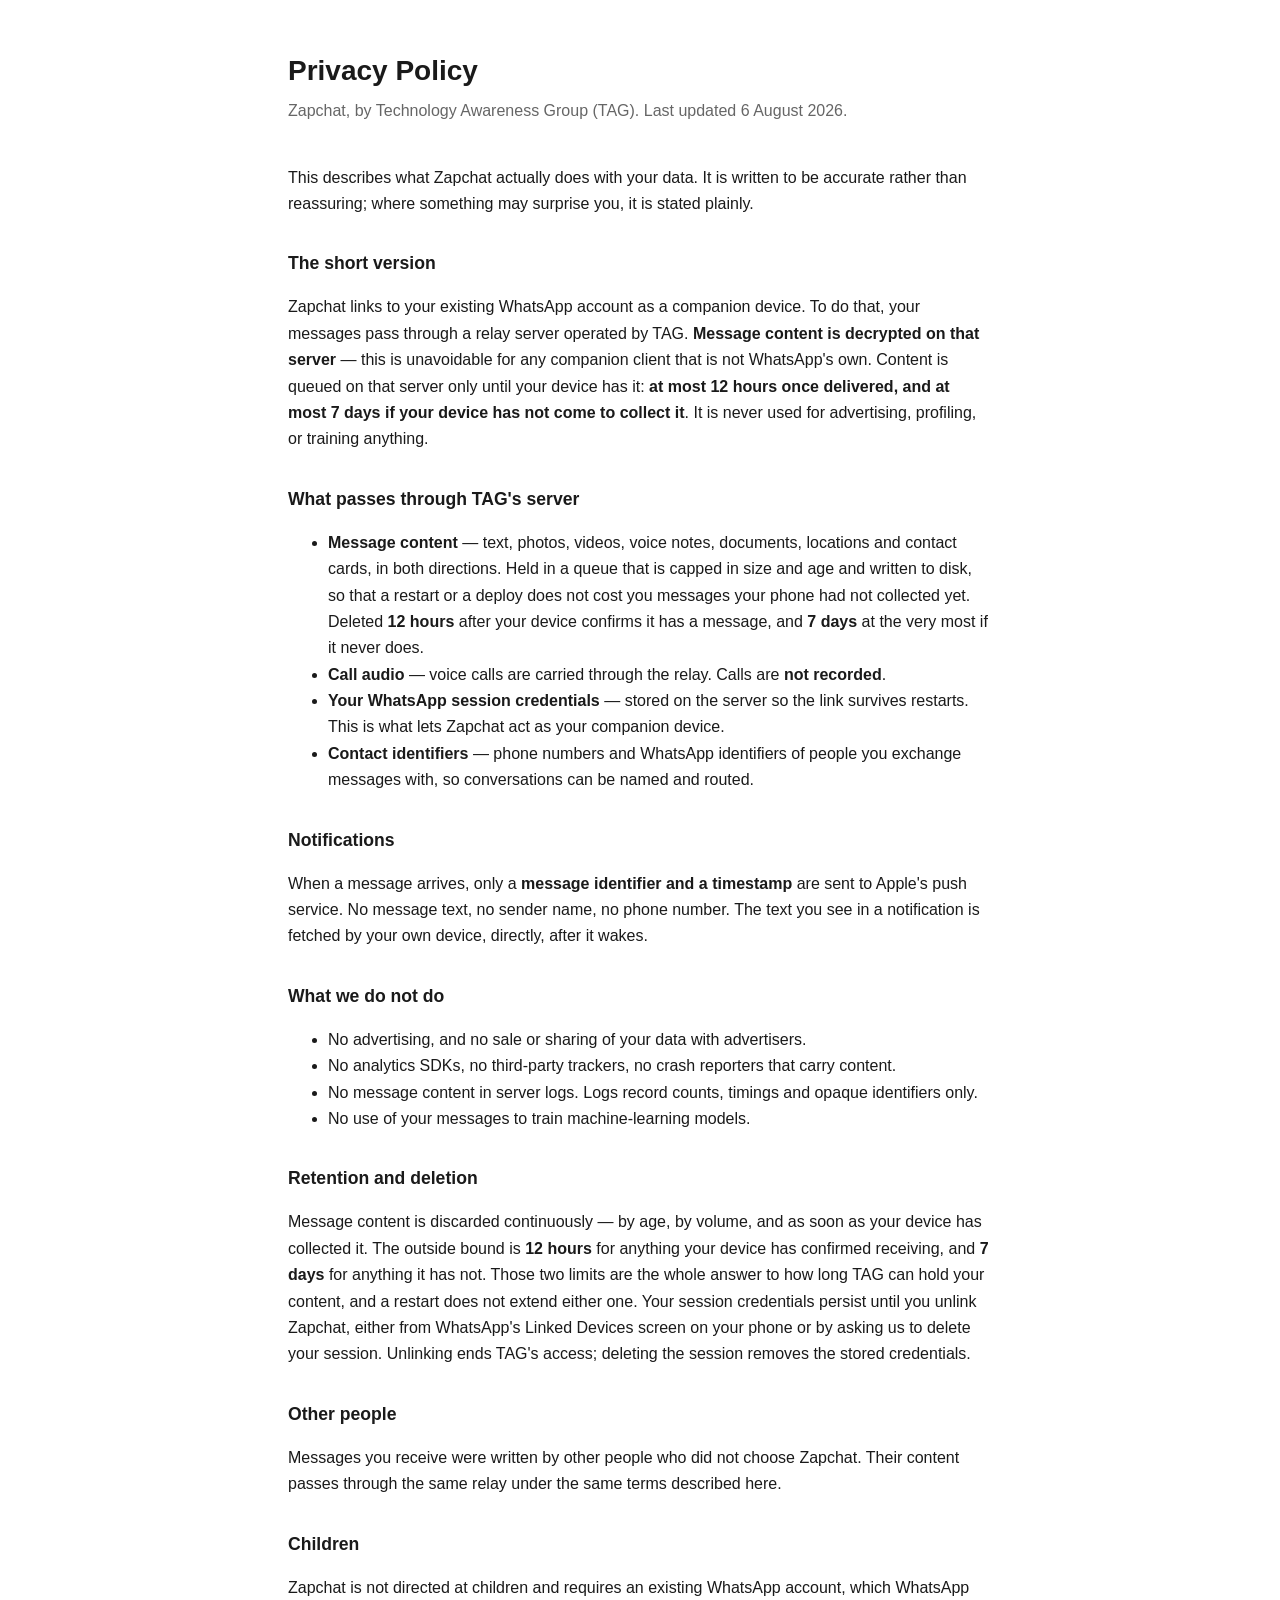
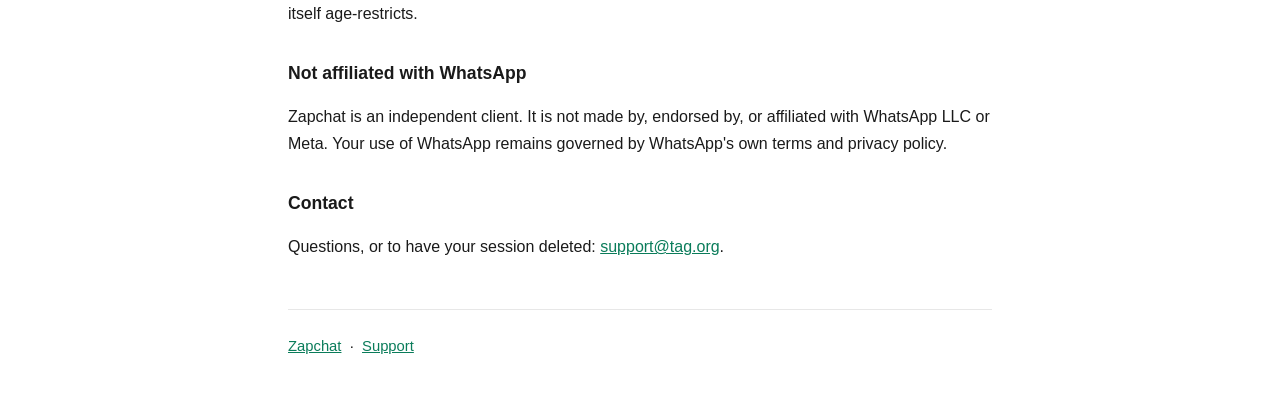
==== privacy.html @ 98f9ec53 "Say how long the relay actually keeps a message This page promised something the service stopped doi" ====
<!doctype html>
<html lang="en"><head>
<meta charset="utf-8"><meta name="viewport" content="width=device-width,initial-scale=1">
<title>Zapchat — Privacy</title>
<style>
:root{color-scheme:light dark}
body{font:16px/1.65 -apple-system,BlinkMacSystemFont,"Segoe UI",Roboto,sans-serif;
max-width:44rem;margin:0 auto;padding:3rem 1.25rem;color:#1a1a1a;background:#fff}
@media(prefers-color-scheme:dark){body{color:#e8e8e8;background:#111}a{color:#4ea}}
h1{font-size:1.75rem;margin:0 0 .25rem}.sub{color:#666;margin:0 0 2.5rem}
h2{font-size:1.1rem;margin:2rem 0 .5rem}
a{color:#0a7c5a}nav{margin-top:3rem;padding-top:1.5rem;border-top:1px solid #8883;font-size:.925rem}
strong{font-weight:600}
</style></head><body>
<h1>Privacy Policy</h1>
<p class="sub">Zapchat, by Technology Awareness Group (TAG). Last updated 6 August 2026.</p>

<p>This describes what Zapchat actually does with your data. It is written to be
accurate rather than reassuring; where something may surprise you, it is stated
plainly.</p>

<h2>The short version</h2>
<p>Zapchat links to your existing WhatsApp account as a companion device. To do that,
your messages pass through a relay server operated by TAG. <strong>Message content is
decrypted on that server</strong> — this is unavoidable for any companion client that
is not WhatsApp's own. Content is queued on that server only until your device has it:
<strong>at most 12 hours once delivered, and at most 7 days if your device has not
come to collect it</strong>. It is never used for advertising, profiling, or training
anything.</p>

<h2>What passes through TAG's server</h2>
<ul>
<li><strong>Message content</strong> — text, photos, videos, voice notes, documents,
locations and contact cards, in both directions. Held in a queue that is capped in
size and age and written to disk, so that a restart or a deploy does not cost you
messages your phone had not collected yet. Deleted <strong>12 hours</strong> after
your device confirms it has a message, and <strong>7 days</strong> at the very most
if it never does.</li>
<li><strong>Call audio</strong> — voice calls are carried through the relay. Calls are
<strong>not recorded</strong>.</li>
<li><strong>Your WhatsApp session credentials</strong> — stored on the server so the
link survives restarts. This is what lets Zapchat act as your companion device.</li>
<li><strong>Contact identifiers</strong> — phone numbers and WhatsApp identifiers of
people you exchange messages with, so conversations can be named and routed.</li>
</ul>

<h2>Notifications</h2>
<p>When a message arrives, only a <strong>message identifier and a timestamp</strong>
are sent to Apple's push service. No message text, no sender name, no phone number.
The text you see in a notification is fetched by your own device, directly, after it
wakes.</p>

<h2>What we do not do</h2>
<ul>
<li>No advertising, and no sale or sharing of your data with advertisers.</li>
<li>No analytics SDKs, no third-party trackers, no crash reporters that carry content.</li>
<li>No message content in server logs. Logs record counts, timings and opaque
identifiers only.</li>
<li>No use of your messages to train machine-learning models.</li>
</ul>

<h2>Retention and deletion</h2>
<p>Message content is discarded continuously — by age, by volume, and as soon as your
device has collected it. The outside bound is <strong>12 hours</strong> for anything
your device has confirmed receiving, and <strong>7 days</strong> for anything it has
not. Those two limits are the whole answer to how long TAG can hold your content, and
a restart does not extend either one. Your session credentials persist until you unlink
Zapchat, either from WhatsApp's Linked Devices screen on your phone or by asking us to
delete your session. Unlinking ends TAG's access; deleting the session removes the
stored credentials.</p>

<h2>Other people</h2>
<p>Messages you receive were written by other people who did not choose Zapchat. Their
content passes through the same relay under the same terms described here.</p>

<h2>Children</h2>
<p>Zapchat is not directed at children and requires an existing WhatsApp account, which
WhatsApp itself age-restricts.</p>

<h2>Not affiliated with WhatsApp</h2>
<p>Zapchat is an independent client. It is not made by, endorsed by, or affiliated with
WhatsApp LLC or Meta. Your use of WhatsApp remains governed by WhatsApp's own terms and
privacy policy.</p>

<h2>Contact</h2>
<p>Questions, or to have your session deleted:
<a href="mailto:support@tag.org">support@tag.org</a>.</p>

<nav><a href="index.html">Zapchat</a> &nbsp;·&nbsp; <a href="support.html">Support</a></nav>
</body></html>
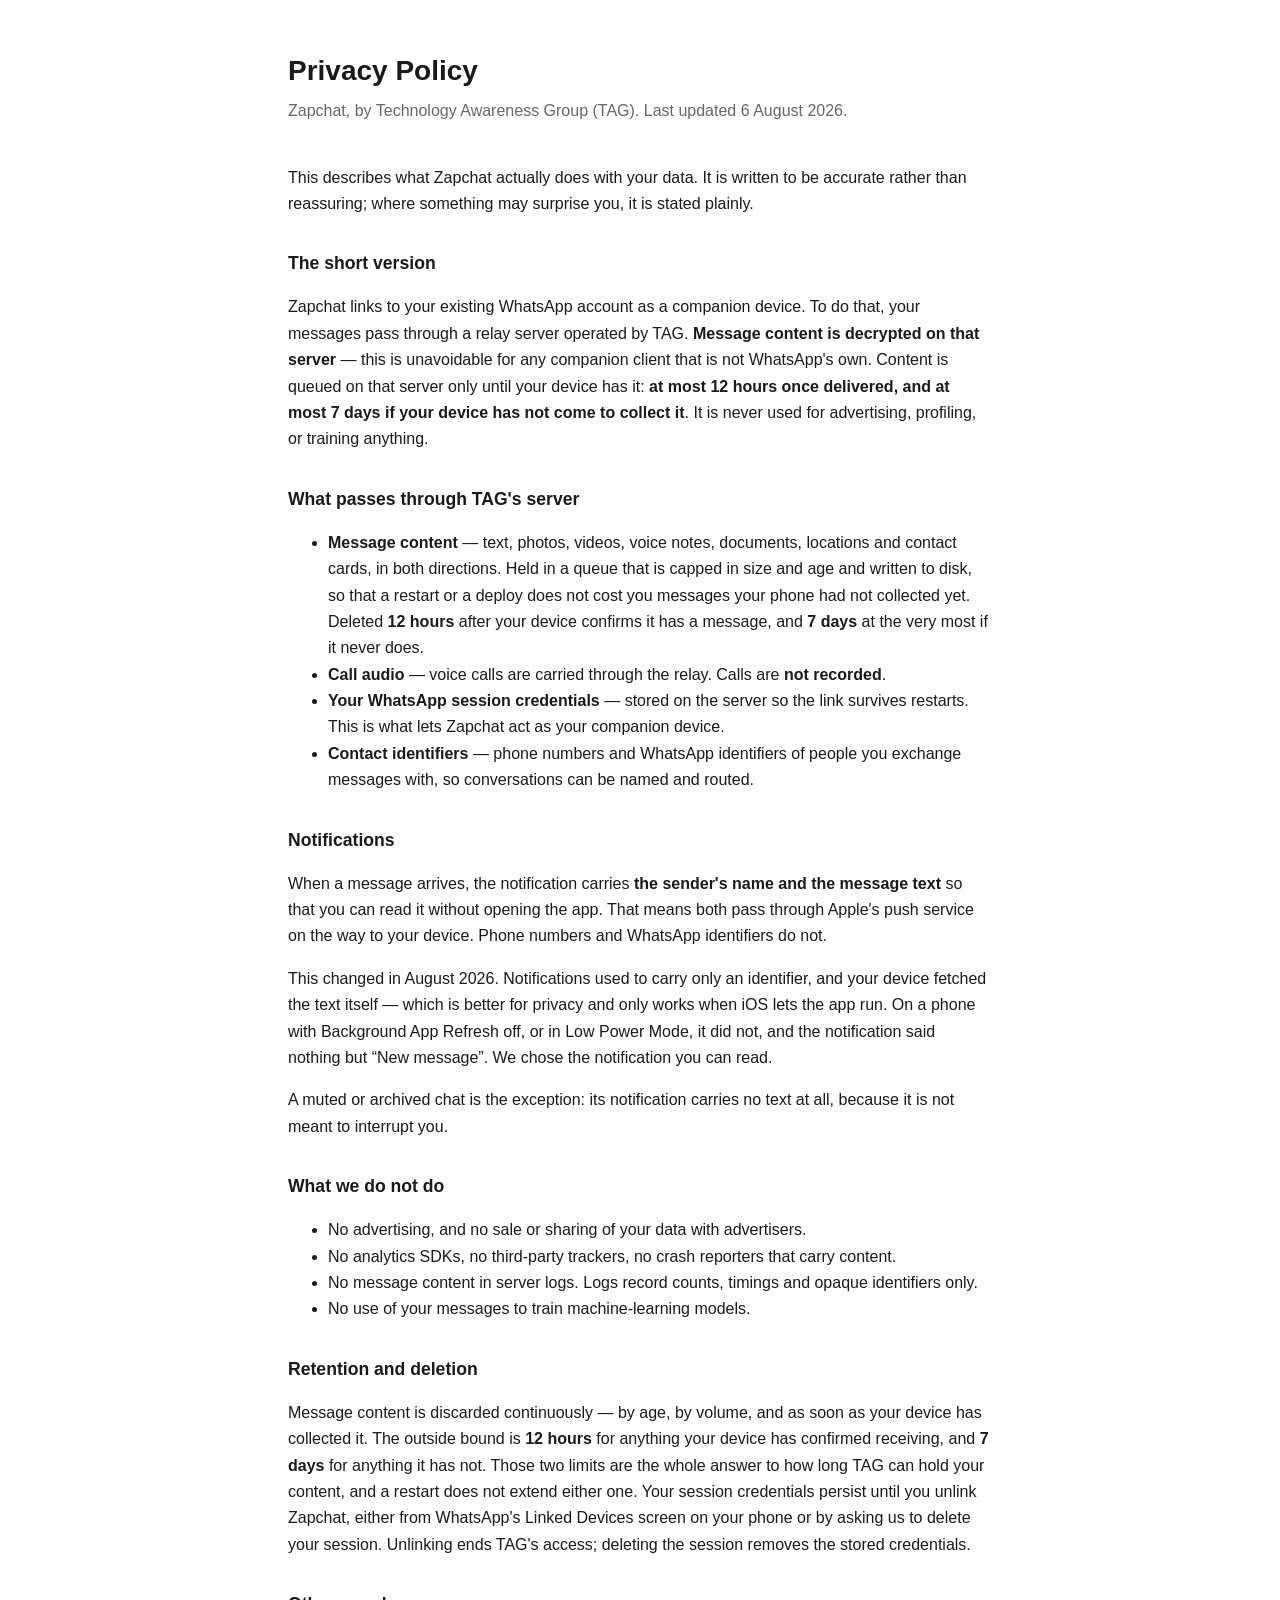
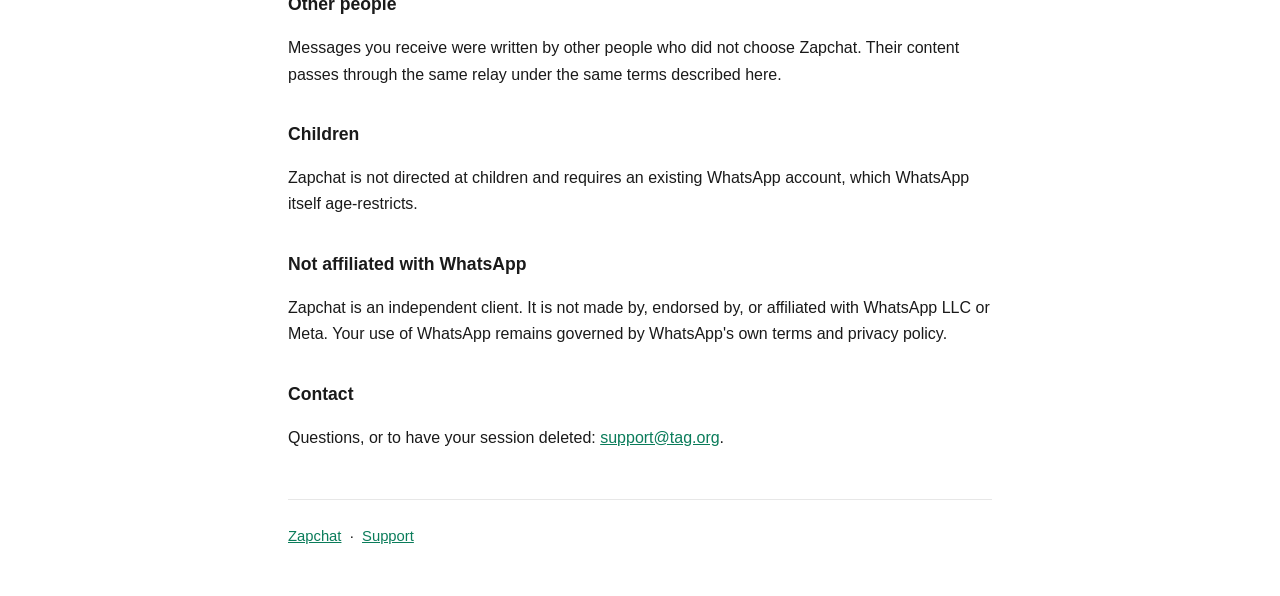
==== commit 7d70760f: "Say that notifications carry the message now They used to carry only an identifier, with the device " ====
--- a/privacy.html
+++ b/privacy.html
@@ -45,10 +45,17 @@
 </ul>
 
 <h2>Notifications</h2>
-<p>When a message arrives, only a <strong>message identifier and a timestamp</strong>
-are sent to Apple's push service. No message text, no sender name, no phone number.
-The text you see in a notification is fetched by your own device, directly, after it
-wakes.</p>
+<p>When a message arrives, the notification carries <strong>the sender's name and the
+message text</strong> so that you can read it without opening the app. That means both
+pass through Apple's push service on the way to your device. Phone numbers and
+WhatsApp identifiers do not.</p>
+<p>This changed in August 2026. Notifications used to carry only an identifier, and
+your device fetched the text itself — which is better for privacy and only works when
+iOS lets the app run. On a phone with Background App Refresh off, or in Low Power
+Mode, it did not, and the notification said nothing but &ldquo;New message&rdquo;. We
+chose the notification you can read.</p>
+<p>A muted or archived chat is the exception: its notification carries no text at all,
+because it is not meant to interrupt you.</p>
 
 <h2>What we do not do</h2>
 <ul>
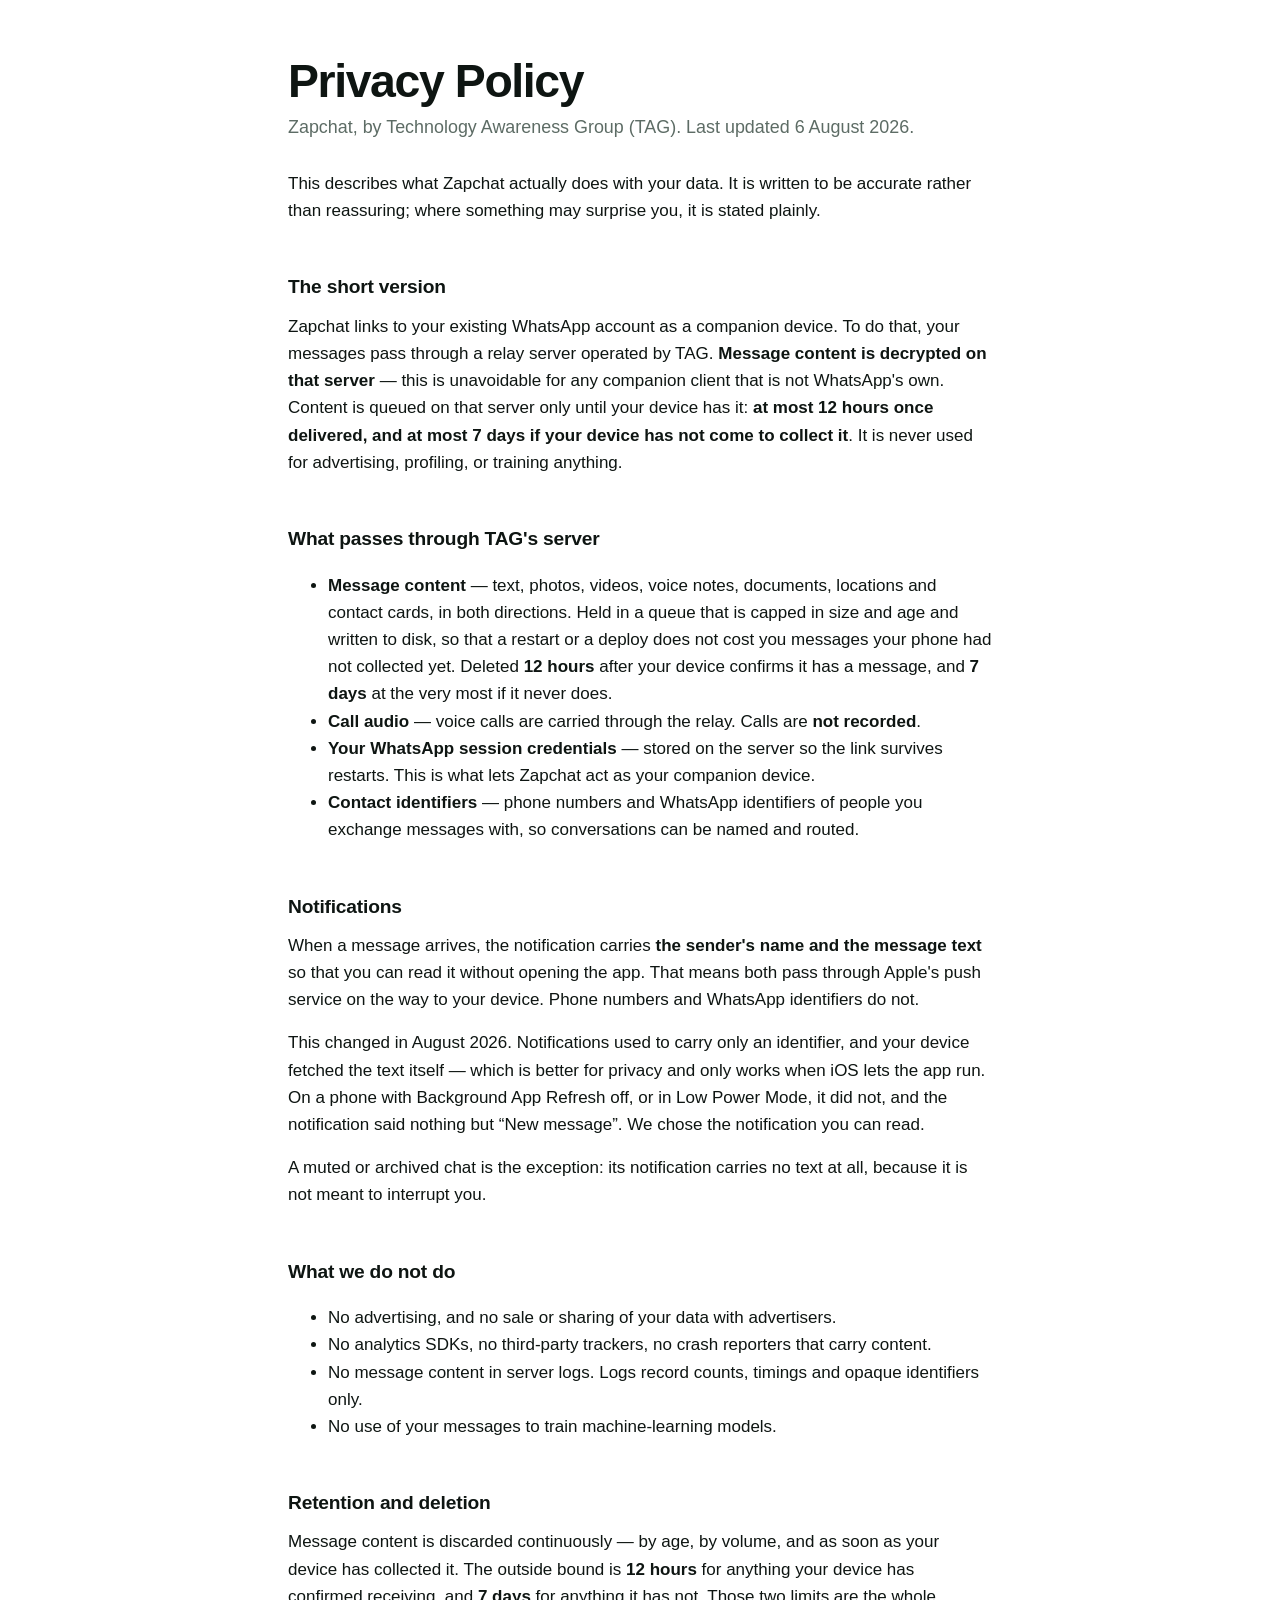
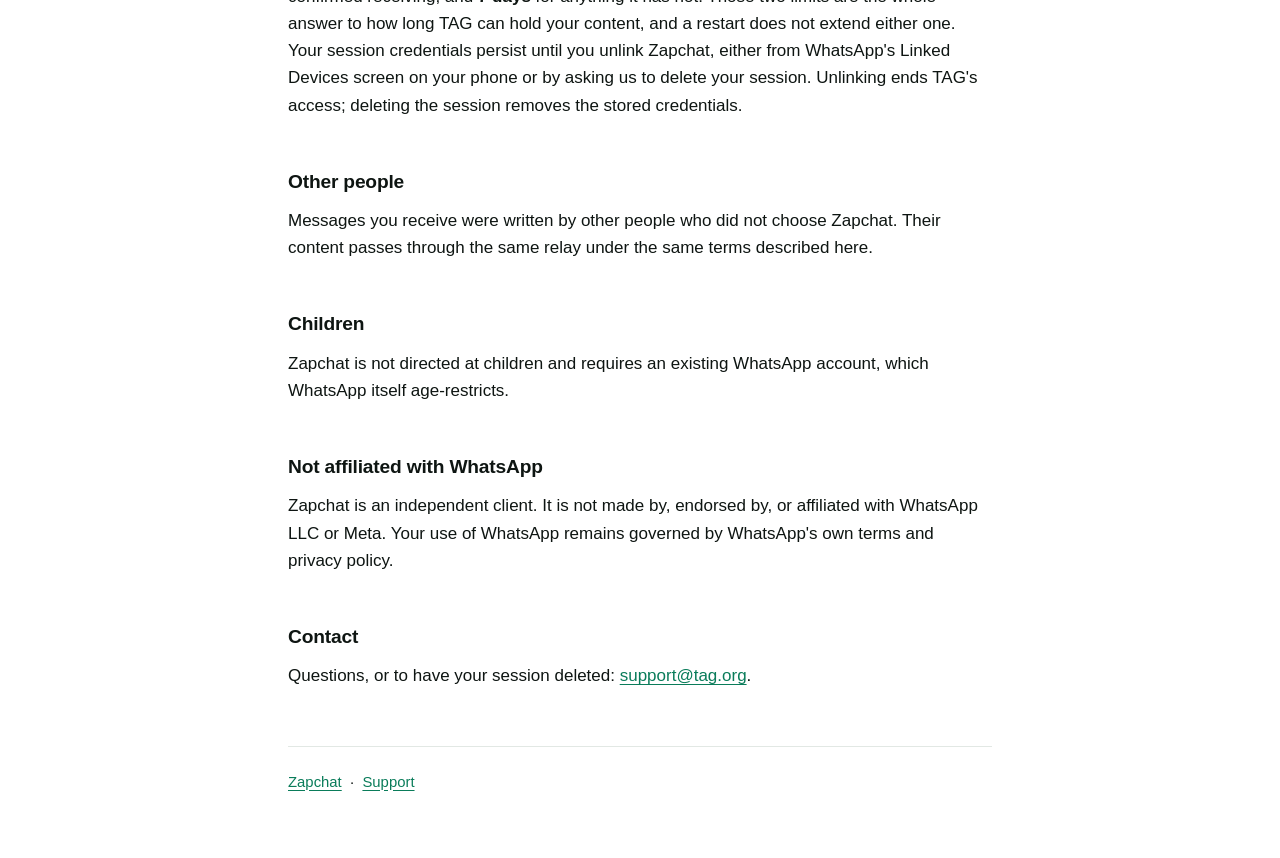
==== commit 07d7dd97: "Rebuild the landing page: logo, screenshots, steps and a FAQ The page was four paragraphs of prose a" ====
--- a/privacy.html
+++ b/privacy.html
@@ -2,16 +2,13 @@
 <html lang="en"><head>
 <meta charset="utf-8"><meta name="viewport" content="width=device-width,initial-scale=1">
 <title>Zapchat — Privacy</title>
-<style>
-:root{color-scheme:light dark}
-body{font:16px/1.65 -apple-system,BlinkMacSystemFont,"Segoe UI",Roboto,sans-serif;
-max-width:44rem;margin:0 auto;padding:3rem 1.25rem;color:#1a1a1a;background:#fff}
-@media(prefers-color-scheme:dark){body{color:#e8e8e8;background:#111}a{color:#4ea}}
-h1{font-size:1.75rem;margin:0 0 .25rem}.sub{color:#666;margin:0 0 2.5rem}
-h2{font-size:1.1rem;margin:2rem 0 .5rem}
-a{color:#0a7c5a}nav{margin-top:3rem;padding-top:1.5rem;border-top:1px solid #8883;font-size:.925rem}
-strong{font-weight:600}
-</style></head><body>
+<link rel="icon" href="/favicon.ico" sizes="32x32">
+<link rel="icon" href="/favicon.svg" type="image/svg+xml">
+<link rel="apple-touch-icon" href="/apple-touch-icon.png">
+<meta name="theme-color" content="#25d366">
+<link rel="stylesheet" href="/assets/site.css">
+</head><body>
+<div class="wrap">
 <h1>Privacy Policy</h1>
 <p class="sub">Zapchat, by Technology Awareness Group (TAG). Last updated 6 August 2026.</p>
 
@@ -94,4 +91,5 @@
 <a href="mailto:support@tag.org">support@tag.org</a>.</p>
 
 <nav><a href="index.html">Zapchat</a> &nbsp;·&nbsp; <a href="support.html">Support</a></nav>
+</div>
 </body></html>
--- a/assets/site.css
+++ b/assets/site.css
@@ -0,0 +1,139 @@
+/* Zapchat. The palette is the app's own: the green is the exact fill from the
+   app icon (#25D366) and the dark ground is the icon's dark specialization
+   (#111B21). Nothing here is invented — a product site that does not look like
+   the product it sells is a second registry of the brand. */
+
+:root {
+  color-scheme: light dark;
+
+  --green: #25d366;
+  --link: #0a7c5a;          /* the green, darkened until it passes on white */
+  --ground: #ffffff;
+  --surface: #f4f7f5;       /* neutral, biased a few degrees toward the green */
+  --line: #e2e8e4;
+  --ink: #0e1512;
+  --muted: #5d6c65;
+  --shadow: 0 1px 2px rgba(14,21,18,.05), 0 8px 24px rgba(14,21,18,.06);
+}
+
+/* Only the tokens change. Every rule below reads them, so a colour is never
+   defined solely inside a media query — that is how a page ends up rendering
+   one theme's text on the other theme's ground. */
+@media (prefers-color-scheme: dark) {
+  :root:not([data-theme="light"]) {
+    --link: #4ee39a;
+    --ground: #111b21;
+    --surface: #1a262d;
+    --line: #26343c;
+    --ink: #e9edeb;
+    --muted: #93a5ad;
+    --shadow: 0 1px 2px rgba(0,0,0,.3), 0 8px 24px rgba(0,0,0,.35);
+  }
+}
+:root[data-theme="dark"] {
+  --link: #4ee39a;
+  --ground: #111b21;
+  --surface: #1a262d;
+  --line: #26343c;
+  --ink: #e9edeb;
+  --muted: #93a5ad;
+  --shadow: 0 1px 2px rgba(0,0,0,.3), 0 8px 24px rgba(0,0,0,.35);
+}
+
+* { box-sizing: border-box; }
+
+body {
+  margin: 0;
+  padding: 3.5rem 1.25rem 4rem;
+  font: 17px/1.6 -apple-system, BlinkMacSystemFont, "Segoe UI", Roboto, sans-serif;
+  color: var(--ink);
+  background: var(--ground);
+  -webkit-font-smoothing: antialiased;
+}
+
+/* One column for prose. The screenshot rail below breaks out of it on purpose. */
+.wrap { max-width: 44rem; margin: 0 auto; }
+
+h1 { font-size: clamp(2.1rem, 7vw, 2.9rem); line-height: 1.1; letter-spacing: -.03em;
+     margin: 0 0 .4rem; text-wrap: balance; }
+h2 { font-size: 1.2rem; letter-spacing: -.01em; margin: 3rem 0 .6rem; text-wrap: balance; }
+h3 { font-size: 1rem; margin: 1.75rem 0 .35rem; }
+p  { margin: 0 0 1rem; }
+.sub { color: var(--muted); font-size: 1.12rem; margin: 0 0 1.75rem; text-wrap: balance; }
+.lede { font-size: 1.06rem; }
+a { color: var(--link); text-underline-offset: .18em; }
+a:focus-visible, summary:focus-visible { outline: 2px solid var(--green); outline-offset: 3px; border-radius: 4px; }
+strong { font-weight: 600; }
+
+/* Header */
+.mark { width: 76px; height: 76px; border-radius: 22%; display: block; margin: 0 0 1.1rem; }
+
+/* Screenshots. Full-bleed and scrollable so a phone never has to shrink four
+   portrait screens into a row it cannot read. */
+.shots {
+  display: flex; gap: 1rem; overflow-x: auto;
+  /* Full-bleed so a narrow screen can scroll the row edge to edge, but
+     centred whenever the four fit — "safe" so centring never pushes the first
+     one out of reach on the left, which is what plain centre does. */
+  margin: 2rem calc(50% - 50vw) 0;
+  padding: .5rem 1.25rem 1.25rem;
+  justify-content: safe center;
+  scroll-snap-type: x mandatory; -webkit-overflow-scrolling: touch;
+  scrollbar-width: thin;
+}
+.shots figure { margin: 0; flex: 0 0 auto; width: 216px; scroll-snap-align: center; }
+.shots img {
+  width: 100%; height: auto; display: block; border-radius: 22px;
+  border: 1px solid var(--line); box-shadow: var(--shadow); background: var(--surface);
+}
+.shots figcaption { color: var(--muted); font-size: .85rem; margin-top: .6rem; text-align: center; }
+
+/* An aside under a block, not a section subtitle. */
+.note { color: var(--muted); font-size: .95rem; margin: .25rem 0 0; }
+
+/* Steps. Numbered because this IS a sequence — do them out of order and the
+   code has expired before you reach WhatsApp. */
+ol.steps { margin: 0; padding: 0; list-style: none; counter-reset: step; }
+ol.steps li {
+  counter-increment: step; position: relative; padding: 0 0 1.1rem 2.6rem;
+}
+ol.steps li::before {
+  content: counter(step); position: absolute; left: 0; top: .05rem;
+  width: 1.7rem; height: 1.7rem; border-radius: 50%;
+  background: var(--green); color: #062b16;
+  font-size: .85rem; font-weight: 700; display: grid; place-items: center;
+}
+ol.steps b { font-weight: 600; }
+
+/* Two short lists side by side where there is room. */
+.pair { display: grid; gap: 1.25rem 2.5rem; grid-template-columns: 1fr; }
+@media (min-width: 34rem) { .pair { grid-template-columns: 1fr 1fr; } }
+.pair h3 { margin-top: 0; }
+.pair p { color: var(--muted); margin: 0; }
+
+/* FAQ */
+details {
+  border-top: 1px solid var(--line); padding: .9rem 0;
+}
+details:last-of-type { border-bottom: 1px solid var(--line); }
+summary {
+  cursor: pointer; font-weight: 600; list-style: none; display: flex;
+  justify-content: space-between; align-items: center; gap: 1rem;
+}
+summary::-webkit-details-marker { display: none; }
+summary::after {
+  content: "+"; color: var(--muted); font-weight: 400; font-size: 1.3rem; line-height: 1;
+}
+details[open] summary::after { content: "\2212"; }
+details p { margin: .7rem 0 .2rem; color: var(--muted); }
+details p:last-child { margin-bottom: 0; }
+
+/* Footer */
+nav { margin-top: 3.5rem; padding-top: 1.5rem; border-top: 1px solid var(--line);
+      font-size: .93rem; }
+.fine { font-size: .82rem; color: var(--muted); margin-top: 1.5rem; }
+.fine a { color: inherit; }
+
+@media (prefers-reduced-motion: reduce) {
+  * { animation: none !important; transition: none !important; scroll-behavior: auto !important; }
+}
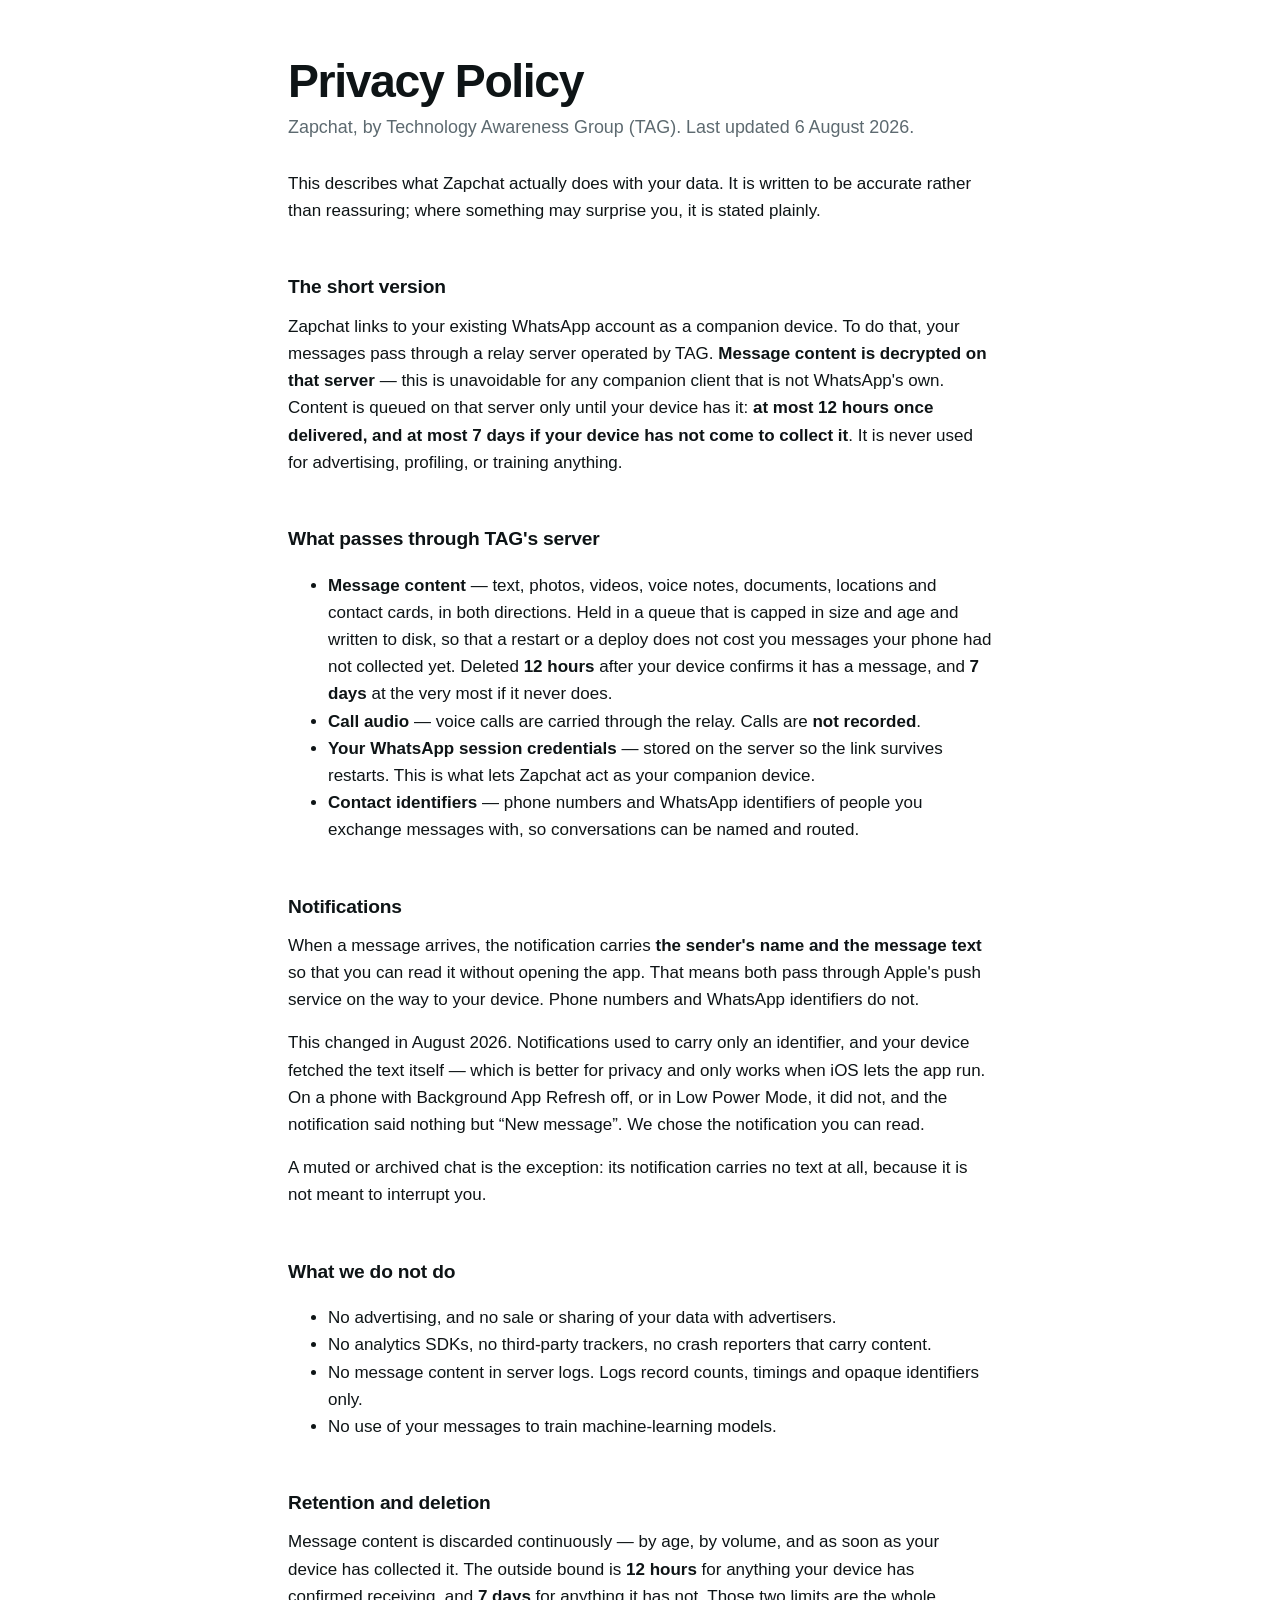
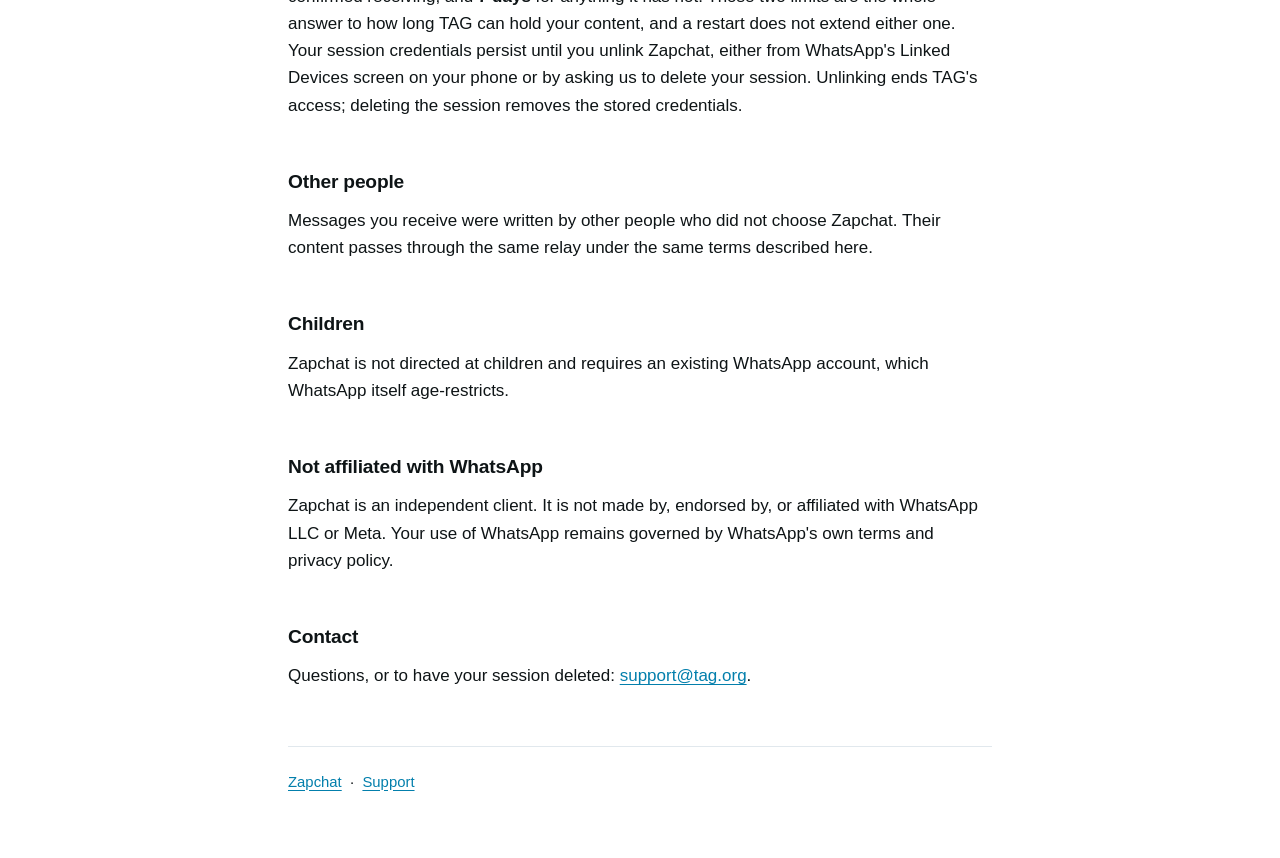
==== commit 40929a2b: "Dress the site in TAG's colours instead of WhatsApp's The stylesheet said the palette was the app's " ====
--- a/privacy.html
+++ b/privacy.html
@@ -5,7 +5,7 @@
 <link rel="icon" href="/favicon.ico" sizes="32x32">
 <link rel="icon" href="/favicon.svg" type="image/svg+xml">
 <link rel="apple-touch-icon" href="/apple-touch-icon.png">
-<meta name="theme-color" content="#25d366">
+<meta name="theme-color" content="#04a5e0">
 <link rel="stylesheet" href="/assets/site.css">
 </head><body>
 <div class="wrap">
--- a/assets/site.css
+++ b/assets/site.css
@@ -1,19 +1,27 @@
-/* Zapchat. The palette is the app's own: the green is the exact fill from the
-   app icon (#25D366) and the dark ground is the icon's dark specialization
-   (#111B21). Nothing here is invented — a product site that does not look like
-   the product it sells is a second registry of the brand. */
+/* Zapchat. The palette is the app's own — a product site that does not look
+   like the product it sells is a second registry of the brand.
+
+   It used to be #25D366 on a #111B21 ground, taken from the app icon. Both of
+   those values are WhatsApp's: the first is their brand green exactly, the
+   second their dark theme. Apple rejected the app under guideline 4.1(b) for
+   it, the icon was rebuilt in TAG's own colours, and the site follows the same
+   move. It is now TAG's blue from tag.org (#04A5E0) over neutral greys taken
+   from the icon's mark (#2E3134).
+
+   Every value below is measured against its own ground rather than picked by
+   eye; the ratios are in the comments. */
 
 :root {
   color-scheme: light dark;
 
-  --green: #25d366;
-  --link: #0a7c5a;          /* the green, darkened until it passes on white */
+  --brand: #04a5e0;         /* TAG's blue, from tag.org */
+  --link: #037fac;          /* the blue, darkened until it passes on white — 4.5:1 */
   --ground: #ffffff;
-  --surface: #f4f7f5;       /* neutral, biased a few degrees toward the green */
-  --line: #e2e8e4;
-  --ink: #0e1512;
-  --muted: #5d6c65;
-  --shadow: 0 1px 2px rgba(14,21,18,.05), 0 8px 24px rgba(14,21,18,.06);
+  --surface: #f3f7fa;       /* neutral, biased a few degrees toward the blue */
+  --line: #e1e8ed;
+  --ink: #0e1416;           /* 18.6:1 on white */
+  --muted: #5d6a70;         /* 5.6:1 on white */
+  --shadow: 0 1px 2px rgba(14,20,22,.05), 0 8px 24px rgba(14,20,22,.06);
 }
 
 /* Only the tokens change. Every rule below reads them, so a colour is never
@@ -21,22 +29,22 @@
    one theme's text on the other theme's ground. */
 @media (prefers-color-scheme: dark) {
   :root:not([data-theme="light"]) {
-    --link: #4ee39a;
-    --ground: #111b21;
-    --surface: #1a262d;
-    --line: #26343c;
-    --ink: #e9edeb;
-    --muted: #93a5ad;
+    --link: #04a7e2;      /* 6.4:1 on the ground below */
+    --ground: #16191c;
+    --surface: #202427;
+    --line: #2e3134;      /* the icon's mark colour, used as the rule */
+    --ink: #e8eaec;       /* 14.6:1 */
+    --muted: #9aa4ab;     /* 7.0:1 */
     --shadow: 0 1px 2px rgba(0,0,0,.3), 0 8px 24px rgba(0,0,0,.35);
   }
 }
 :root[data-theme="dark"] {
-  --link: #4ee39a;
-  --ground: #111b21;
-  --surface: #1a262d;
-  --line: #26343c;
-  --ink: #e9edeb;
-  --muted: #93a5ad;
+  --link: #04a7e2;
+  --ground: #16191c;
+  --surface: #202427;
+  --line: #2e3134;
+  --ink: #e8eaec;
+  --muted: #9aa4ab;
   --shadow: 0 1px 2px rgba(0,0,0,.3), 0 8px 24px rgba(0,0,0,.35);
 }
 
@@ -62,7 +70,7 @@
 .sub { color: var(--muted); font-size: 1.12rem; margin: 0 0 1.75rem; text-wrap: balance; }
 .lede { font-size: 1.06rem; }
 a { color: var(--link); text-underline-offset: .18em; }
-a:focus-visible, summary:focus-visible { outline: 2px solid var(--green); outline-offset: 3px; border-radius: 4px; }
+a:focus-visible, summary:focus-visible { outline: 2px solid var(--brand); outline-offset: 3px; border-radius: 4px; }
 strong { font-weight: 600; }
 
 /* Header */
@@ -88,6 +96,19 @@
 }
 .shots figcaption { color: var(--muted); font-size: .85rem; margin-top: .6rem; text-align: center; }
 
+/* The one thing on this page somebody has to remember two weeks from now. It
+   is not a warning and it is not decoration — it is a step whose consequence
+   arrives late, so it gets the accent and its own edge. */
+.callout {
+  margin: 1.25rem 0 0;
+  padding: .9rem 1.1rem;
+  border-left: 3px solid var(--brand);
+  background: var(--surface);
+  border-radius: 0 10px 10px 0;
+  font-size: .97rem;
+}
+.callout b { font-weight: 600; }
+
 /* An aside under a block, not a section subtitle. */
 .note { color: var(--muted); font-size: .95rem; margin: .25rem 0 0; }
 
@@ -100,7 +121,7 @@
 ol.steps li::before {
   content: counter(step); position: absolute; left: 0; top: .05rem;
   width: 1.7rem; height: 1.7rem; border-radius: 50%;
-  background: var(--green); color: #062b16;
+  background: var(--brand); color: #00131c;   /* 6.7:1 on the blue */
   font-size: .85rem; font-weight: 700; display: grid; place-items: center;
 }
 ol.steps b { font-weight: 600; }
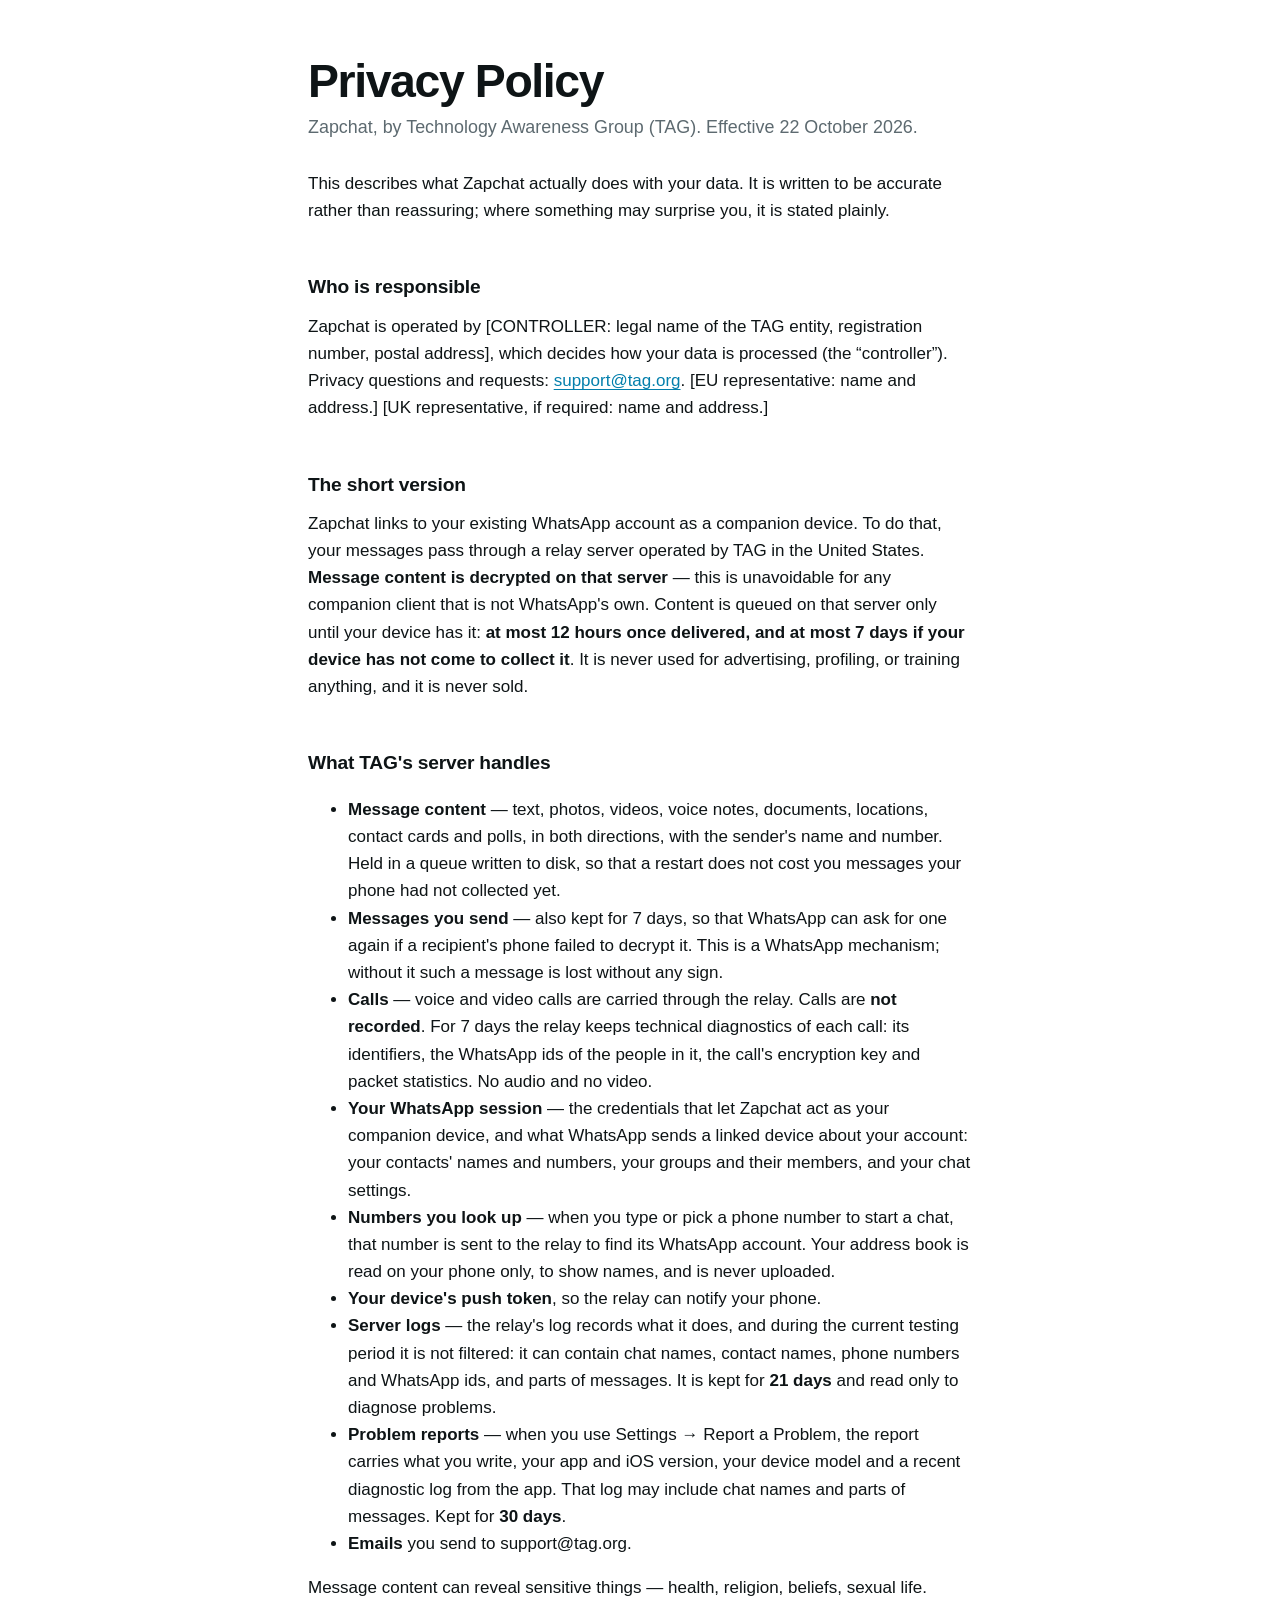
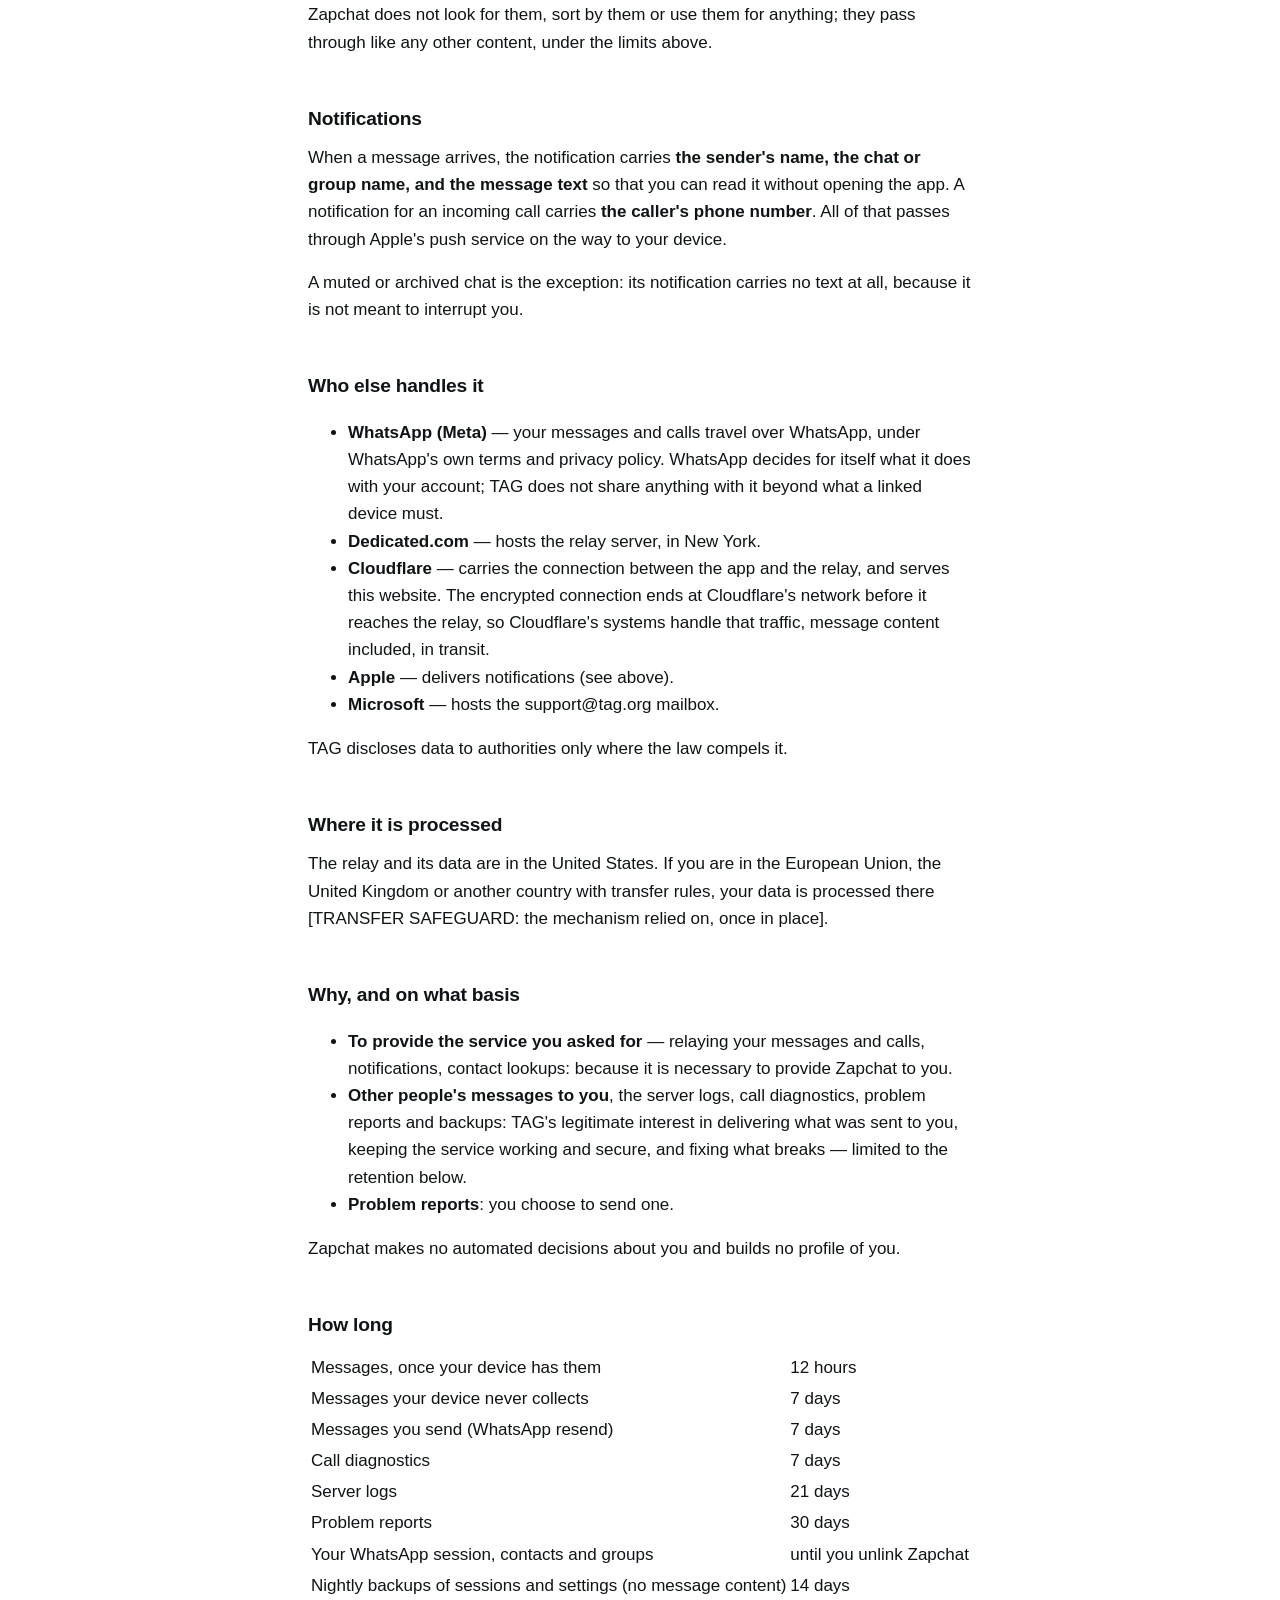
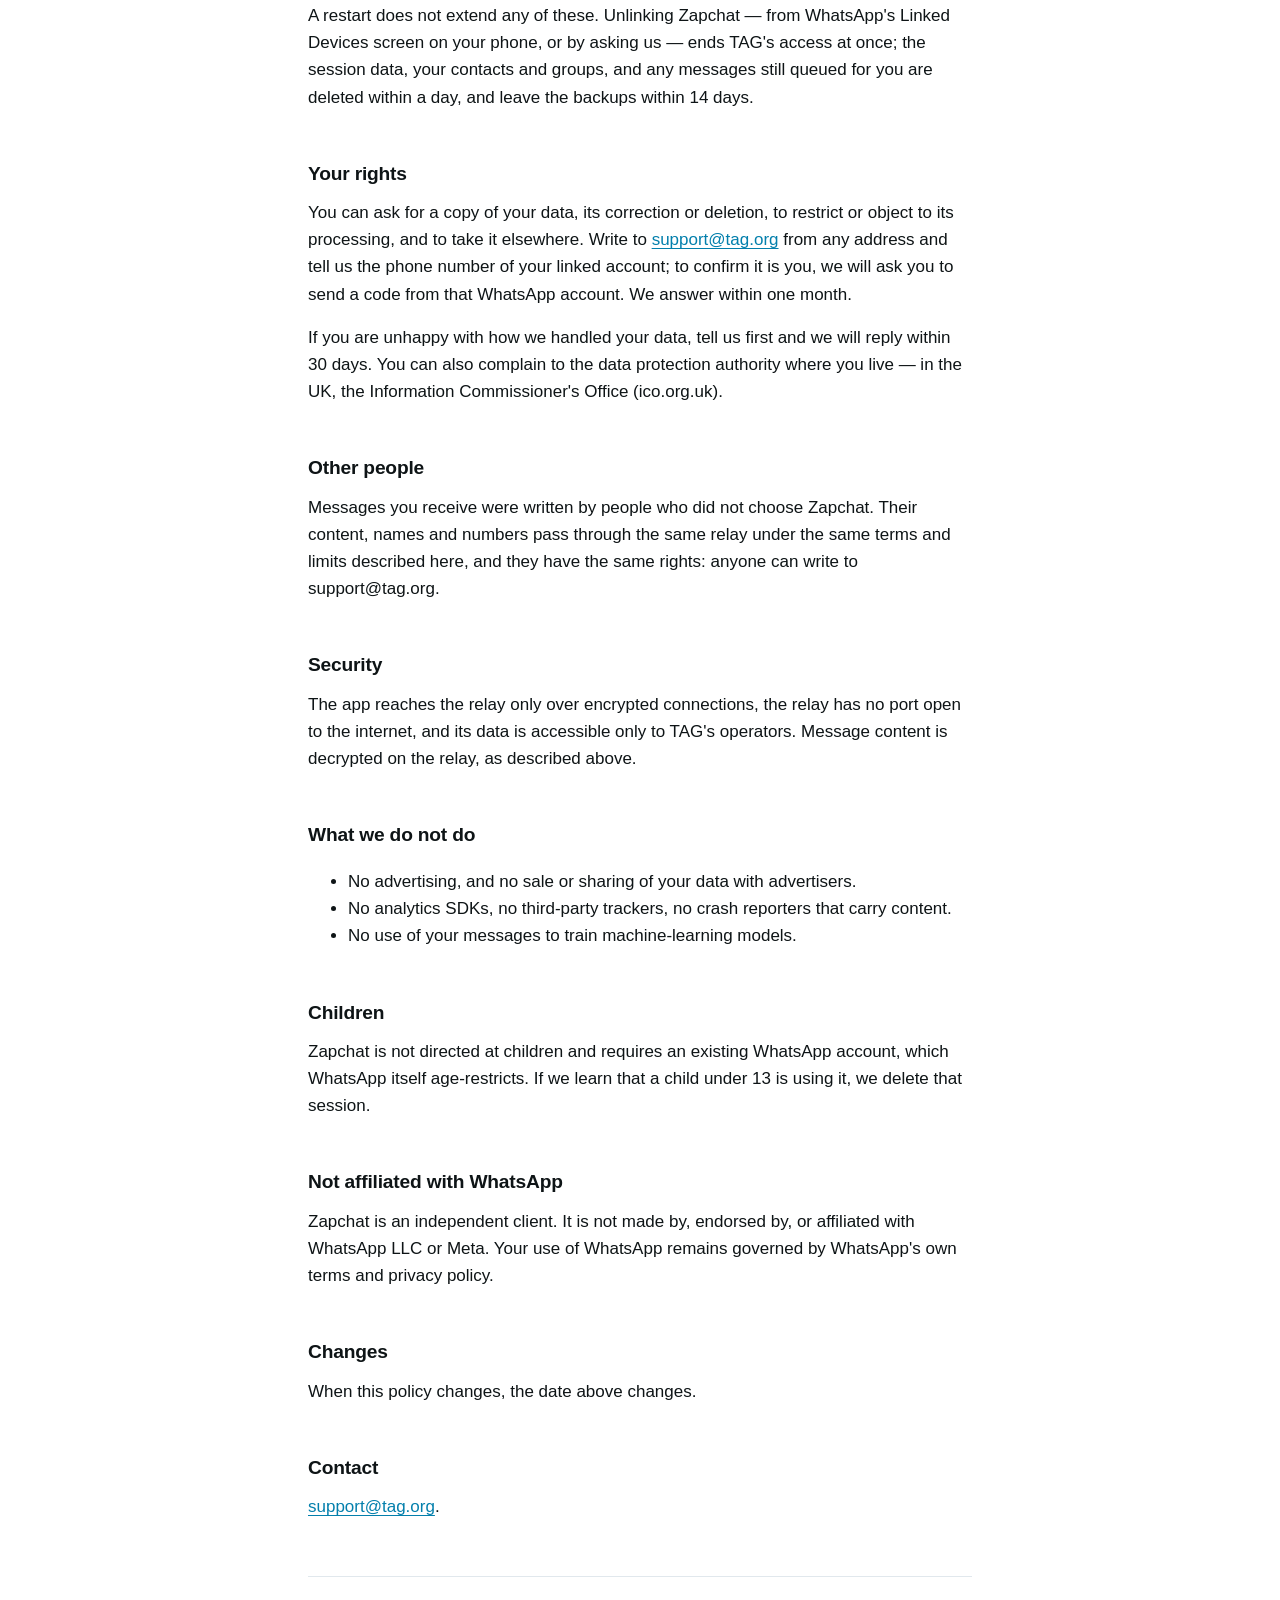
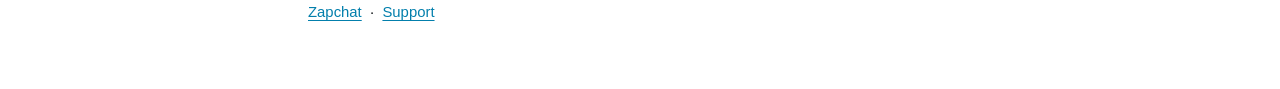
==== commit c42f3f5f: "Draft: rewrite the privacy policy to say what the system does Not for publishing: placeholders remai" ====
--- a/privacy.html
+++ b/privacy.html
@@ -6,89 +6,177 @@
 <link rel="icon" href="/favicon.svg" type="image/svg+xml">
 <link rel="apple-touch-icon" href="/apple-touch-icon.png">
 <meta name="theme-color" content="#04a5e0">
+<link rel="canonical" href="https://zapchat.tag.org/privacy">
+<meta name="description" content="What Zapchat's relay holds, for how long, who else handles it, and your rights. Message content is kept only until your phone has it, and at most a week.">
+<meta property="og:title" content="Zapchat — Privacy">
+<meta property="og:description" content="What Zapchat's relay holds, for how long, who else handles it, and your rights. Message content is kept only until your phone has it, and at most a week.">
+<meta property="og:image" content="https://zapchat.tag.org/apple-touch-icon.png">
+<meta property="og:type" content="website">
 <link rel="stylesheet" href="/assets/site.css">
 </head><body>
 <div class="wrap">
 <h1>Privacy Policy</h1>
-<p class="sub">Zapchat, by Technology Awareness Group (TAG). Last updated 6 August 2026.</p>
+<p class="sub">Zapchat, by Technology Awareness Group (TAG). Effective 22 October 2026.</p>
 
 <p>This describes what Zapchat actually does with your data. It is written to be
 accurate rather than reassuring; where something may surprise you, it is stated
 plainly.</p>
 
+<h2>Who is responsible</h2>
+<p>Zapchat is operated by [CONTROLLER: legal name of the TAG entity, registration
+number, postal address], which decides how your data is processed (the
+&ldquo;controller&rdquo;). Privacy questions and requests:
+<a href="mailto:support@tag.org">support@tag.org</a>.
+[EU representative: name and address.] [UK representative, if required: name and
+address.]</p>
+
 <h2>The short version</h2>
 <p>Zapchat links to your existing WhatsApp account as a companion device. To do that,
-your messages pass through a relay server operated by TAG. <strong>Message content is
-decrypted on that server</strong> — this is unavoidable for any companion client that
-is not WhatsApp's own. Content is queued on that server only until your device has it:
-<strong>at most 12 hours once delivered, and at most 7 days if your device has not
-come to collect it</strong>. It is never used for advertising, profiling, or training
-anything.</p>
+your messages pass through a relay server operated by TAG in the United States.
+<strong>Message content is decrypted on that server</strong> — this is unavoidable for
+any companion client that is not WhatsApp's own. Content is queued on that server only
+until your device has it: <strong>at most 12 hours once delivered, and at most 7 days if
+your device has not come to collect it</strong>. It is never used for advertising,
+profiling, or training anything, and it is never sold.</p>
 
-<h2>What passes through TAG's server</h2>
+<h2>What TAG's server handles</h2>
 <ul>
 <li><strong>Message content</strong> — text, photos, videos, voice notes, documents,
-locations and contact cards, in both directions. Held in a queue that is capped in
-size and age and written to disk, so that a restart or a deploy does not cost you
-messages your phone had not collected yet. Deleted <strong>12 hours</strong> after
-your device confirms it has a message, and <strong>7 days</strong> at the very most
-if it never does.</li>
-<li><strong>Call audio</strong> — voice calls are carried through the relay. Calls are
-<strong>not recorded</strong>.</li>
-<li><strong>Your WhatsApp session credentials</strong> — stored on the server so the
-link survives restarts. This is what lets Zapchat act as your companion device.</li>
-<li><strong>Contact identifiers</strong> — phone numbers and WhatsApp identifiers of
-people you exchange messages with, so conversations can be named and routed.</li>
+locations, contact cards and polls, in both directions, with the sender's name and
+number. Held in a queue written to disk, so that a restart does not cost you messages
+your phone had not collected yet.</li>
+<li><strong>Messages you send</strong> — also kept for 7 days, so that WhatsApp can ask
+for one again if a recipient's phone failed to decrypt it. This is a WhatsApp
+mechanism; without it such a message is lost without any sign.</li>
+<li><strong>Calls</strong> — voice and video calls are carried through the relay. Calls
+are <strong>not recorded</strong>. For 7 days the relay keeps technical diagnostics of
+each call: its identifiers, the WhatsApp ids of the people in it, the call's
+encryption key and packet statistics. No audio and no video.</li>
+<li><strong>Your WhatsApp session</strong> — the credentials that let Zapchat act as
+your companion device, and what WhatsApp sends a linked device about your account:
+your contacts' names and numbers, your groups and their members, and your chat
+settings.</li>
+<li><strong>Numbers you look up</strong> — when you type or pick a phone number to
+start a chat, that number is sent to the relay to find its WhatsApp account. Your
+address book is read on your phone only, to show names, and is never uploaded.</li>
+<li><strong>Your device's push token</strong>, so the relay can notify your
+phone.</li>
+<li><strong>Server logs</strong> — the relay's log records what it does, and during the
+current testing period it is not filtered: it can contain chat names, contact names,
+phone numbers and WhatsApp ids, and parts of messages. It is kept for
+<strong>21 days</strong> and read only to diagnose problems.</li>
+<li><strong>Problem reports</strong> — when you use Settings → Report a Problem, the
+report carries what you write, your app and iOS version, your device model and a recent
+diagnostic log from the app. That log may include chat names and parts of messages.
+Kept for <strong>30 days</strong>.</li>
+<li><strong>Emails</strong> you send to support@tag.org.</li>
 </ul>
+<p>Message content can reveal sensitive things — health, religion, beliefs, sexual
+life. Zapchat does not look for them, sort by them or use them for anything; they pass
+through like any other content, under the limits above.</p>
 
 <h2>Notifications</h2>
-<p>When a message arrives, the notification carries <strong>the sender's name and the
-message text</strong> so that you can read it without opening the app. That means both
-pass through Apple's push service on the way to your device. Phone numbers and
-WhatsApp identifiers do not.</p>
-<p>This changed in August 2026. Notifications used to carry only an identifier, and
-your device fetched the text itself — which is better for privacy and only works when
-iOS lets the app run. On a phone with Background App Refresh off, or in Low Power
-Mode, it did not, and the notification said nothing but &ldquo;New message&rdquo;. We
-chose the notification you can read.</p>
+<p>When a message arrives, the notification carries <strong>the sender's name, the chat
+or group name, and the message text</strong> so that you can read it without opening
+the app. A notification for an incoming call carries <strong>the caller's phone
+number</strong>. All of that passes through Apple's push service on the way to your
+device.</p>
 <p>A muted or archived chat is the exception: its notification carries no text at all,
 because it is not meant to interrupt you.</p>
+
+<h2>Who else handles it</h2>
+<ul>
+<li><strong>WhatsApp (Meta)</strong> — your messages and calls travel over WhatsApp, under
+WhatsApp's own terms and privacy policy. WhatsApp decides for itself what it does with
+your account; TAG does not share anything with it beyond what a linked device
+must.</li>
+<li><strong>Dedicated.com</strong> — hosts the relay server, in New York.</li>
+<li><strong>Cloudflare</strong> — carries the connection between the app and the relay,
+and serves this website. The encrypted connection ends at Cloudflare's network before it
+reaches the relay, so Cloudflare's systems handle that traffic, message content
+included, in transit.</li>
+<li><strong>Apple</strong> — delivers notifications (see above).</li>
+<li><strong>Microsoft</strong> — hosts the support@tag.org mailbox.</li>
+</ul>
+<p>TAG discloses data to authorities only where the law compels it.</p>
+
+<h2>Where it is processed</h2>
+<p>The relay and its data are in the United States. If you are in the European Union,
+the United Kingdom or another country with transfer rules, your data is processed there
+[TRANSFER SAFEGUARD: the mechanism relied on, once in place].</p>
+
+<h2>Why, and on what basis</h2>
+<ul>
+<li><strong>To provide the service you asked for</strong> — relaying your messages and
+calls, notifications, contact lookups: because it is necessary to provide Zapchat to
+you.</li>
+<li><strong>Other people's messages to you</strong>, the server logs, call diagnostics,
+problem reports and backups: TAG's legitimate interest in delivering what was sent to
+you, keeping the service working and secure, and fixing what breaks — limited to the
+retention below.</li>
+<li><strong>Problem reports</strong>: you choose to send one.</li>
+</ul>
+<p>Zapchat makes no automated decisions about you and builds no profile of you.</p>
+
+<h2>How long</h2>
+<table>
+<tr><td>Messages, once your device has them</td><td>12 hours</td></tr>
+<tr><td>Messages your device never collects</td><td>7 days</td></tr>
+<tr><td>Messages you send (WhatsApp resend)</td><td>7 days</td></tr>
+<tr><td>Call diagnostics</td><td>7 days</td></tr>
+<tr><td>Server logs</td><td>21 days</td></tr>
+<tr><td>Problem reports</td><td>30 days</td></tr>
+<tr><td>Your WhatsApp session, contacts and groups</td><td>until you unlink Zapchat</td></tr>
+<tr><td>Nightly backups of sessions and settings (no message content)</td><td>14 days</td></tr>
+</table>
+<p>A restart does not extend any of these. Unlinking Zapchat — from WhatsApp's Linked
+Devices screen on your phone, or by asking us — ends TAG's access at once; the session
+data, your contacts and groups, and any messages still queued for you are deleted within
+a day, and leave the backups within 14 days.</p>
+
+<h2>Your rights</h2>
+<p>You can ask for a copy of your data, its correction or deletion, to restrict or
+object to its processing, and to take it elsewhere. Write to
+<a href="mailto:support@tag.org">support@tag.org</a> from any address and tell us the
+phone number of your linked account; to confirm it is you, we will ask you to send a
+code from that WhatsApp account. We answer within one month.</p>
+<p>If you are unhappy with how we handled your data, tell us first and we will reply
+within 30 days. You can also complain to the data protection authority where you live —
+in the UK, the Information Commissioner's Office (ico.org.uk).</p>
+
+<h2>Other people</h2>
+<p>Messages you receive were written by people who did not choose Zapchat. Their
+content, names and numbers pass through the same relay under the same terms and limits
+described here, and they have the same rights: anyone can write to support@tag.org.</p>
+
+<h2>Security</h2>
+<p>The app reaches the relay only over encrypted connections, the relay has no port
+open to the internet, and its data is accessible only to TAG's operators. Message
+content is decrypted on the relay, as described above.</p>
 
 <h2>What we do not do</h2>
 <ul>
 <li>No advertising, and no sale or sharing of your data with advertisers.</li>
-<li>No analytics SDKs, no third-party trackers, no crash reporters that carry content.</li>
-<li>No message content in server logs. Logs record counts, timings and opaque
-identifiers only.</li>
+<li>No analytics SDKs, no third-party trackers, no crash reporters that carry
+content.</li>
 <li>No use of your messages to train machine-learning models.</li>
 </ul>
 
-<h2>Retention and deletion</h2>
-<p>Message content is discarded continuously — by age, by volume, and as soon as your
-device has collected it. The outside bound is <strong>12 hours</strong> for anything
-your device has confirmed receiving, and <strong>7 days</strong> for anything it has
-not. Those two limits are the whole answer to how long TAG can hold your content, and
-a restart does not extend either one. Your session credentials persist until you unlink
-Zapchat, either from WhatsApp's Linked Devices screen on your phone or by asking us to
-delete your session. Unlinking ends TAG's access; deleting the session removes the
-stored credentials.</p>
-
-<h2>Other people</h2>
-<p>Messages you receive were written by other people who did not choose Zapchat. Their
-content passes through the same relay under the same terms described here.</p>
-
 <h2>Children</h2>
 <p>Zapchat is not directed at children and requires an existing WhatsApp account, which
-WhatsApp itself age-restricts.</p>
+WhatsApp itself age-restricts. If we learn that a child under 13 is using it, we delete
+that session.</p>
 
 <h2>Not affiliated with WhatsApp</h2>
 <p>Zapchat is an independent client. It is not made by, endorsed by, or affiliated with
 WhatsApp LLC or Meta. Your use of WhatsApp remains governed by WhatsApp's own terms and
 privacy policy.</p>
 
+<h2>Changes</h2>
+<p>When this policy changes, the date above changes.</p>
+
 <h2>Contact</h2>
-<p>Questions, or to have your session deleted:
-<a href="mailto:support@tag.org">support@tag.org</a>.</p>
+<p><a href="mailto:support@tag.org">support@tag.org</a>.</p>
 
 <nav><a href="index.html">Zapchat</a> &nbsp;·&nbsp; <a href="support.html">Support</a></nav>
 </div>
--- a/assets/site.css
+++ b/assets/site.css
@@ -22,6 +22,7 @@
   --ink: #0e1416;           /* 18.6:1 on white */
   --muted: #5d6a70;         /* 5.6:1 on white */
   --shadow: 0 1px 2px rgba(14,20,22,.05), 0 8px 24px rgba(14,20,22,.06);
+  --hero: #e6f6fc;          /* the brand blue, washed out, behind the title */
 }
 
 /* Only the tokens change. Every rule below reads them, so a colour is never
@@ -36,6 +37,7 @@
     --ink: #e8eaec;       /* 14.6:1 */
     --muted: #9aa4ab;     /* 7.0:1 */
     --shadow: 0 1px 2px rgba(0,0,0,.3), 0 8px 24px rgba(0,0,0,.35);
+    --hero: #12242c;
   }
 }
 :root[data-theme="dark"] {
@@ -46,13 +48,14 @@
   --ink: #e8eaec;
   --muted: #9aa4ab;
   --shadow: 0 1px 2px rgba(0,0,0,.3), 0 8px 24px rgba(0,0,0,.35);
+  --hero: #12242c;
 }
 
 * { box-sizing: border-box; }
 
 body {
   margin: 0;
-  padding: 3.5rem 1.25rem 4rem;
+  padding: 0;
   font: 17px/1.6 -apple-system, BlinkMacSystemFont, "Segoe UI", Roboto, sans-serif;
   color: var(--ink);
   background: var(--ground);
@@ -158,3 +161,59 @@
 @media (prefers-reduced-motion: reduce) {
   * { animation: none !important; transition: none !important; scroll-behavior: auto !important; }
 }
+
+/* The App Store button.
+   ---------------------
+   Zapchat went on sale 2026-09-24, and until then this page described an app
+   with no way to get it: the first thing under the fold was "Getting started",
+   which assumed you already had it. */
+.get {
+  display: inline-flex; align-items: center; gap: .55rem;
+  margin: 1.4rem 0 .35rem;
+  padding: .72rem 1.35rem;
+  background: var(--brand); color: #fff;
+  font-weight: 600; font-size: 1.02rem;
+  border-radius: 999px; text-decoration: none;
+  box-shadow: var(--shadow);
+}
+.get:hover { filter: brightness(1.06); }
+/* Focus is drawn by the shared a:focus-visible rule; this only keeps the
+   pill's shape so the ring does not cut its corners. */
+.get:focus-visible { border-radius: 999px; }
+.get svg { width: 1.15em; height: 1.15em; fill: currentColor; }
+
+
+/* Layout bands. Each section sits on its own ground so the page reads as
+   parts rather than one long column, and the gutter lives here now that the
+   body no longer carries it. */
+.hero { background: linear-gradient(180deg, var(--hero), var(--ground)); padding: 4rem 1.25rem 1rem; }
+.band { padding: 1rem 1.25rem; }
+.band.alt { background: var(--surface); padding: 2.25rem 1.25rem 2.5rem; margin-top: 2rem; }
+.band.foot { padding-bottom: 4rem; }
+.band .wrap > h2:first-child { margin-top: 2rem; }
+.band.alt .wrap > h2:first-child { margin-top: 0; }
+
+/* The hero. The mark and the name are the first thing read, so they are larger
+   than the page's own type scale, and the tagline is a line, not a caption. */
+.hero .mark { width: 96px; height: 96px; margin-bottom: 1.3rem; box-shadow: var(--shadow); }
+.hero h1 { font-size: clamp(2.6rem, 9vw, 3.6rem); margin-bottom: .55rem; }
+.hero .sub { font-size: clamp(1.2rem, 4vw, 1.5rem); color: var(--ink); margin-bottom: 1.5rem; }
+.hero .lede { color: var(--muted); }
+
+.band.alt details { border-color: var(--line); }
+
+/* Interaction details */
+html { -webkit-tap-highlight-color: transparent; }
+a { transition: color .15s; }
+a:hover { text-decoration-thickness: 2px; }
+.get { transition: filter .15s, transform .1s; }
+.get:active { transform: translateY(1px); filter: brightness(.96); }
+.get:focus-visible { outline-offset: 4px; }
+summary { padding: .1rem 0; border-radius: 4px; }
+summary:hover::after { color: var(--ink); }
+.shots figure { transition: transform .2s; }
+@media (hover: hover) { .shots figure:hover { transform: translateY(-3px); } }
+
+/* Pages with no bands (support, privacy, source) put their column straight in
+   the body, which no longer carries a gutter of its own. */
+body > .wrap { padding: 3.5rem 1.25rem 4rem; }
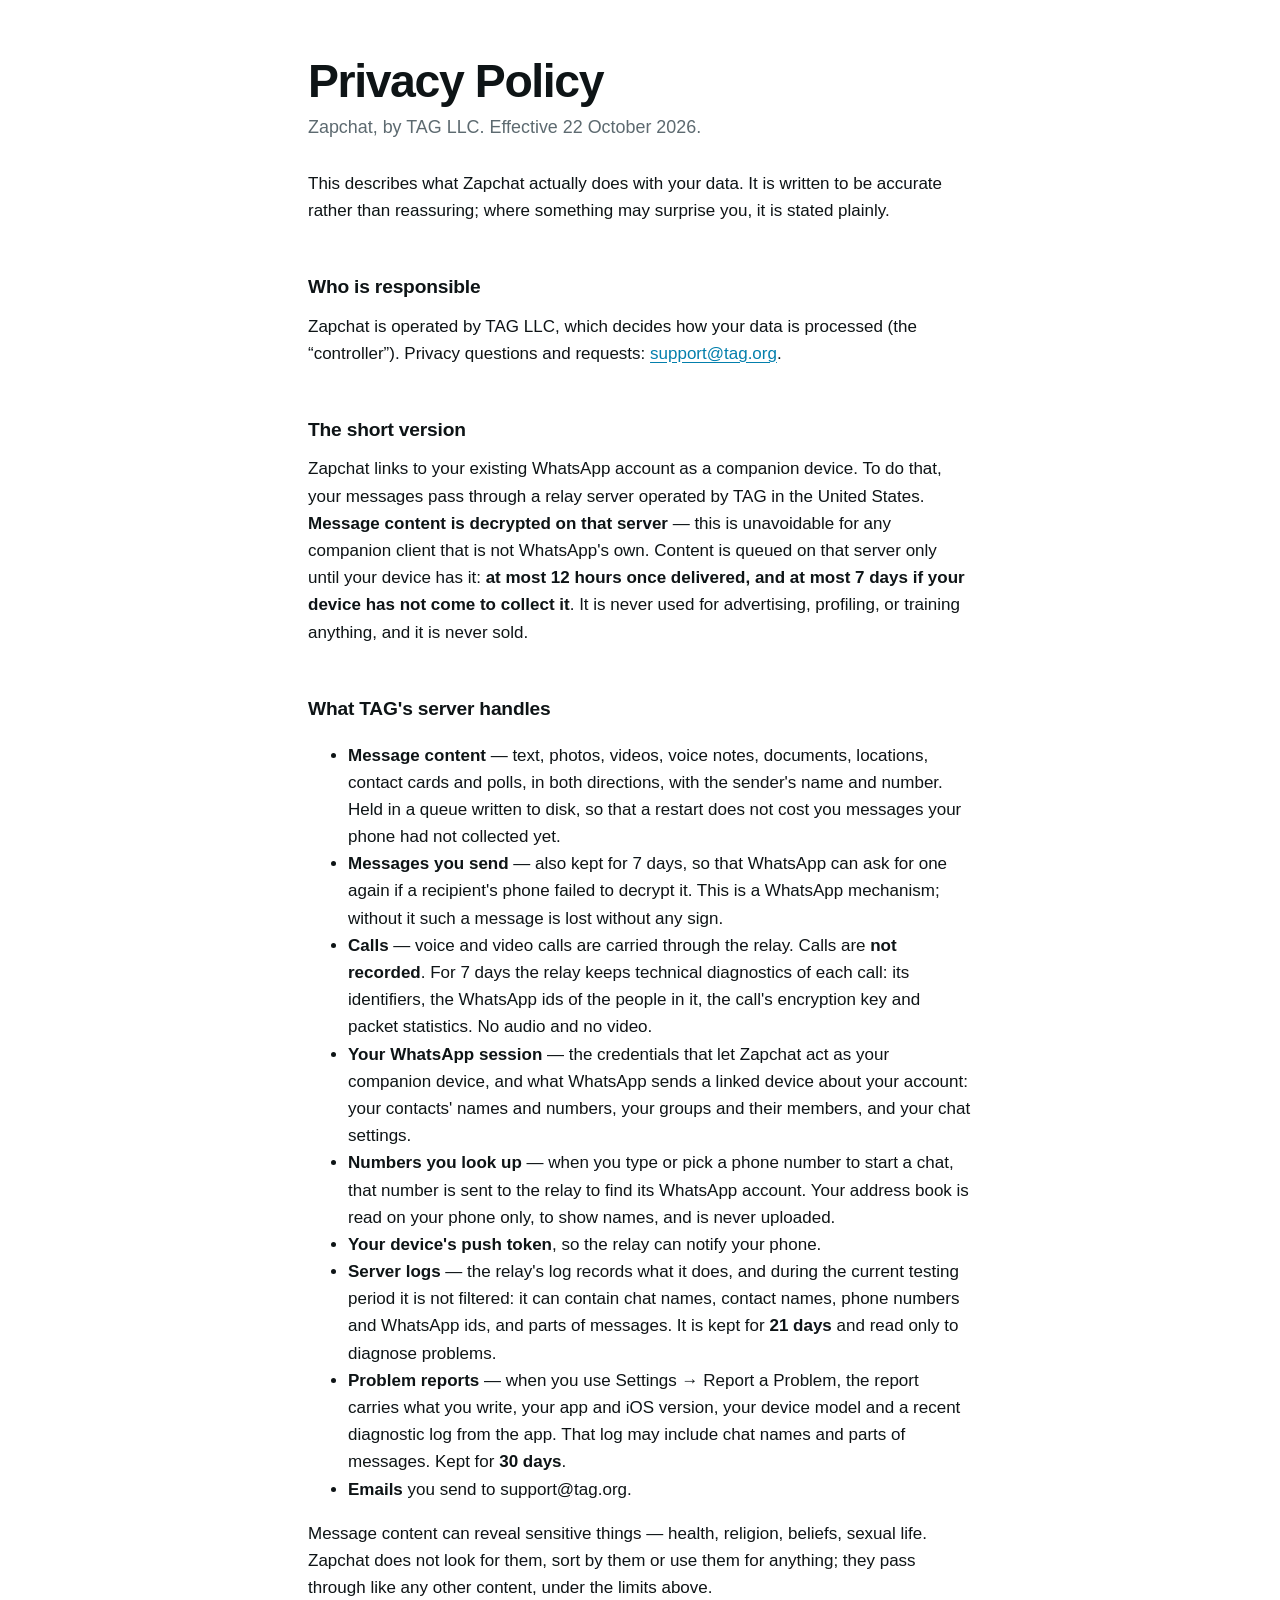
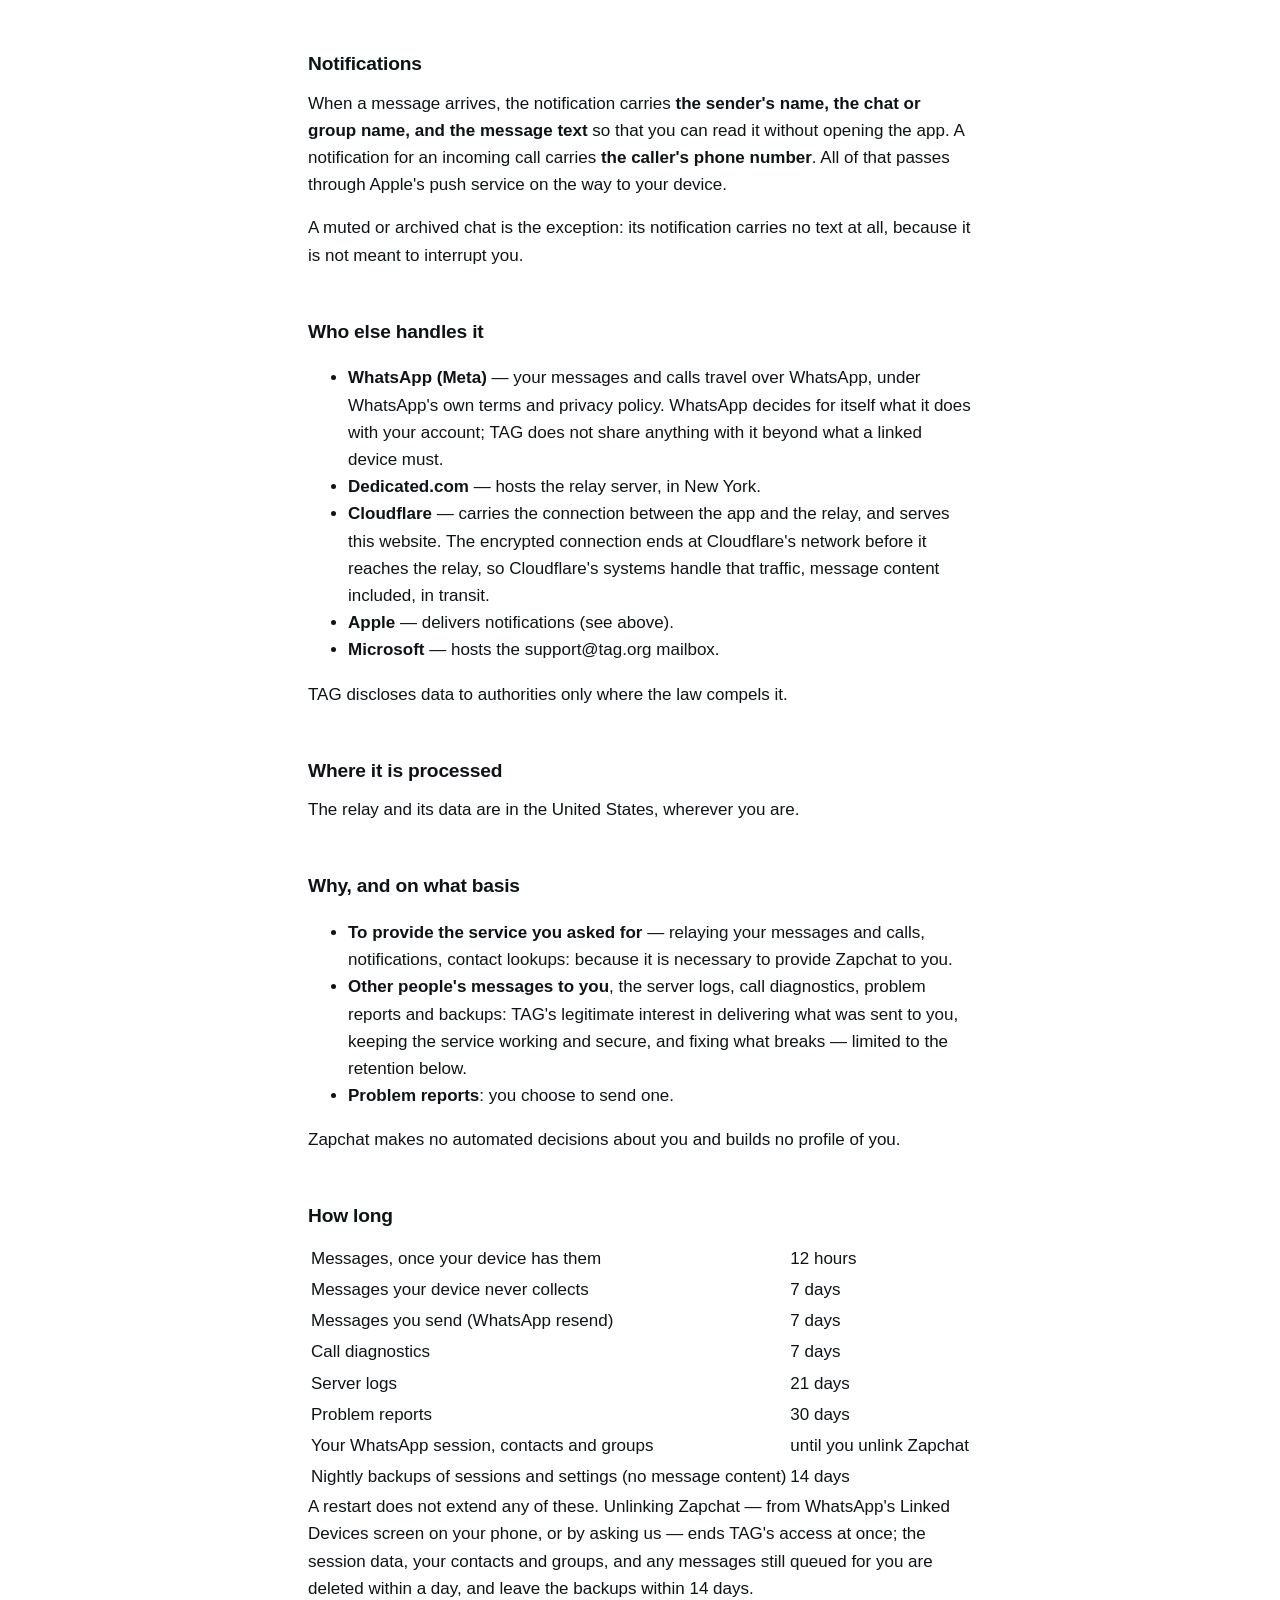
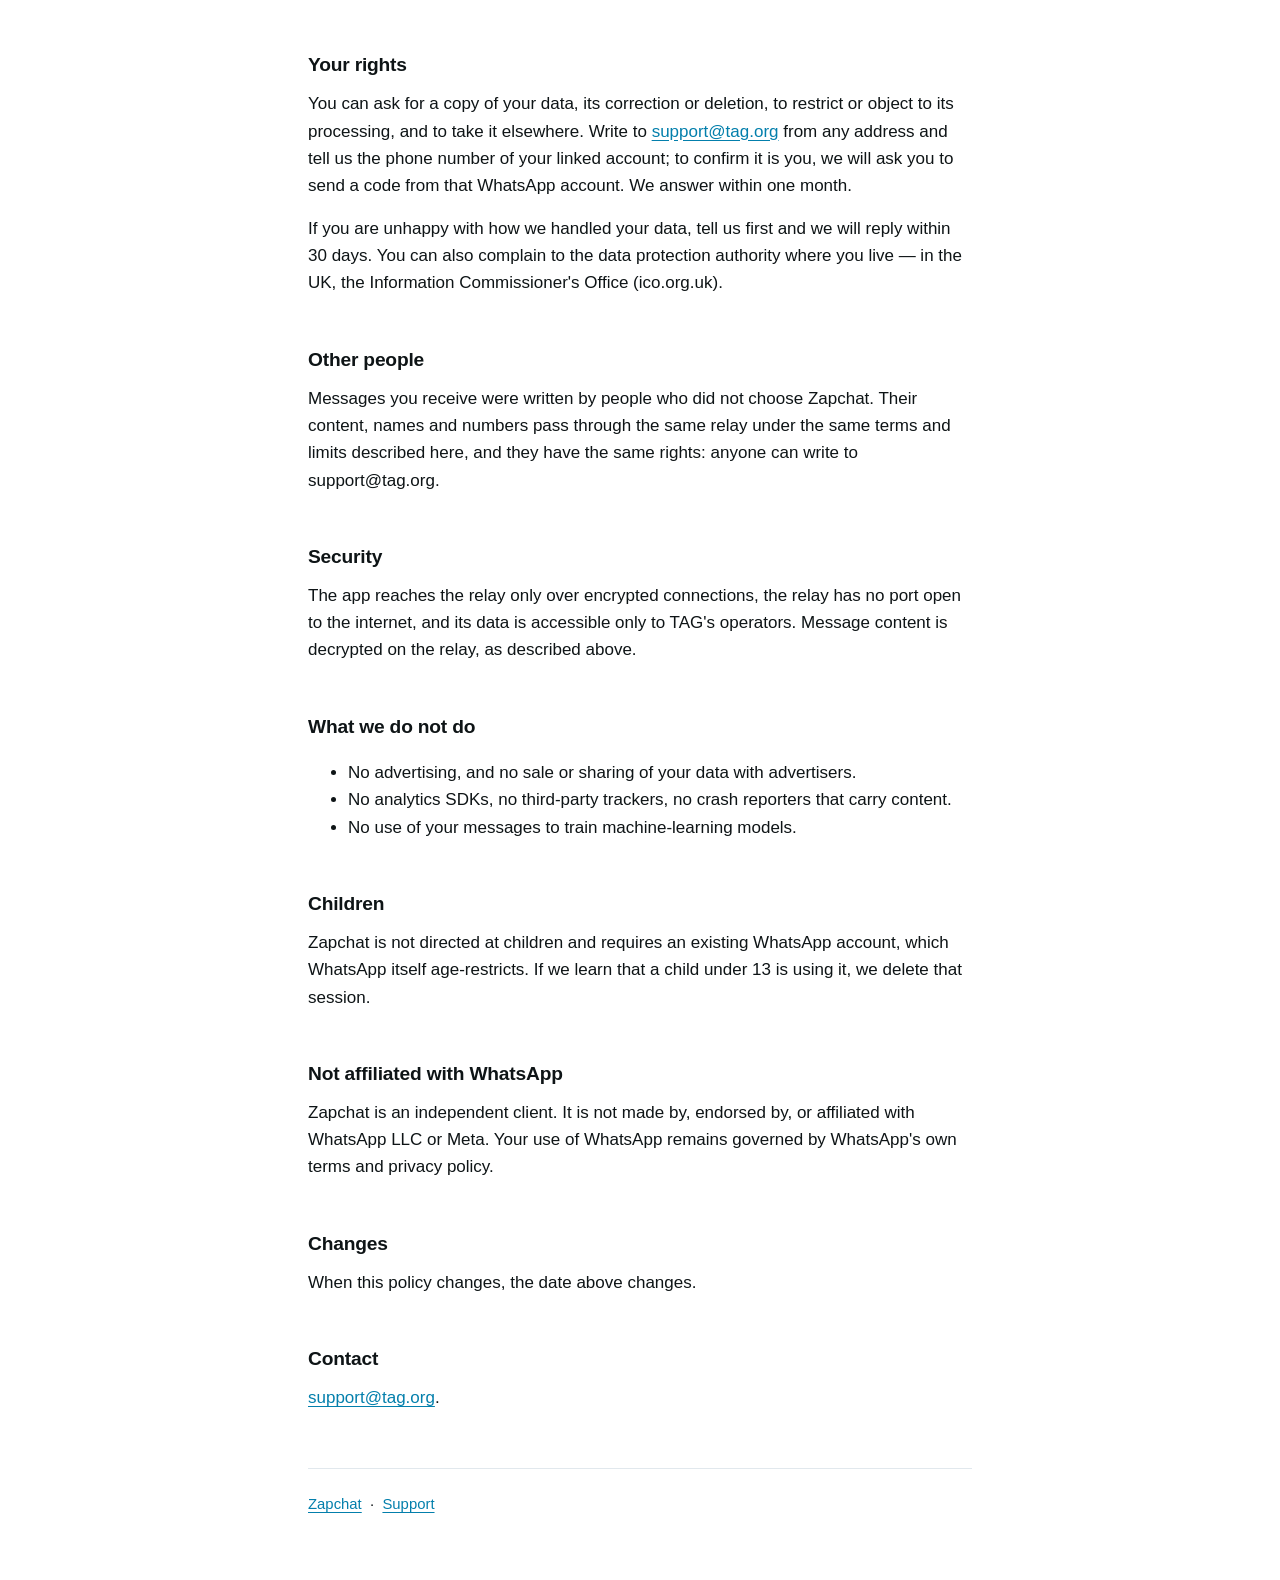
==== commit 26dc59d6: "Publish the rewritten privacy policy The policy said there was no message content in server logs, th" ====
--- a/privacy.html
+++ b/privacy.html
@@ -16,19 +16,16 @@
 </head><body>
 <div class="wrap">
 <h1>Privacy Policy</h1>
-<p class="sub">Zapchat, by Technology Awareness Group (TAG). Effective 22 October 2026.</p>
+<p class="sub">Zapchat, by TAG LLC. Effective 22 October 2026.</p>
 
 <p>This describes what Zapchat actually does with your data. It is written to be
 accurate rather than reassuring; where something may surprise you, it is stated
 plainly.</p>
 
 <h2>Who is responsible</h2>
-<p>Zapchat is operated by [CONTROLLER: legal name of the TAG entity, registration
-number, postal address], which decides how your data is processed (the
+<p>Zapchat is operated by TAG LLC, which decides how your data is processed (the
 &ldquo;controller&rdquo;). Privacy questions and requests:
-<a href="mailto:support@tag.org">support@tag.org</a>.
-[EU representative: name and address.] [UK representative, if required: name and
-address.]</p>
+<a href="mailto:support@tag.org">support@tag.org</a>.</p>
 
 <h2>The short version</h2>
 <p>Zapchat links to your existing WhatsApp account as a companion device. To do that,
@@ -101,9 +98,7 @@
 <p>TAG discloses data to authorities only where the law compels it.</p>
 
 <h2>Where it is processed</h2>
-<p>The relay and its data are in the United States. If you are in the European Union,
-the United Kingdom or another country with transfer rules, your data is processed there
-[TRANSFER SAFEGUARD: the mechanism relied on, once in place].</p>
+<p>The relay and its data are in the United States, wherever you are.</p>
 
 <h2>Why, and on what basis</h2>
 <ul>
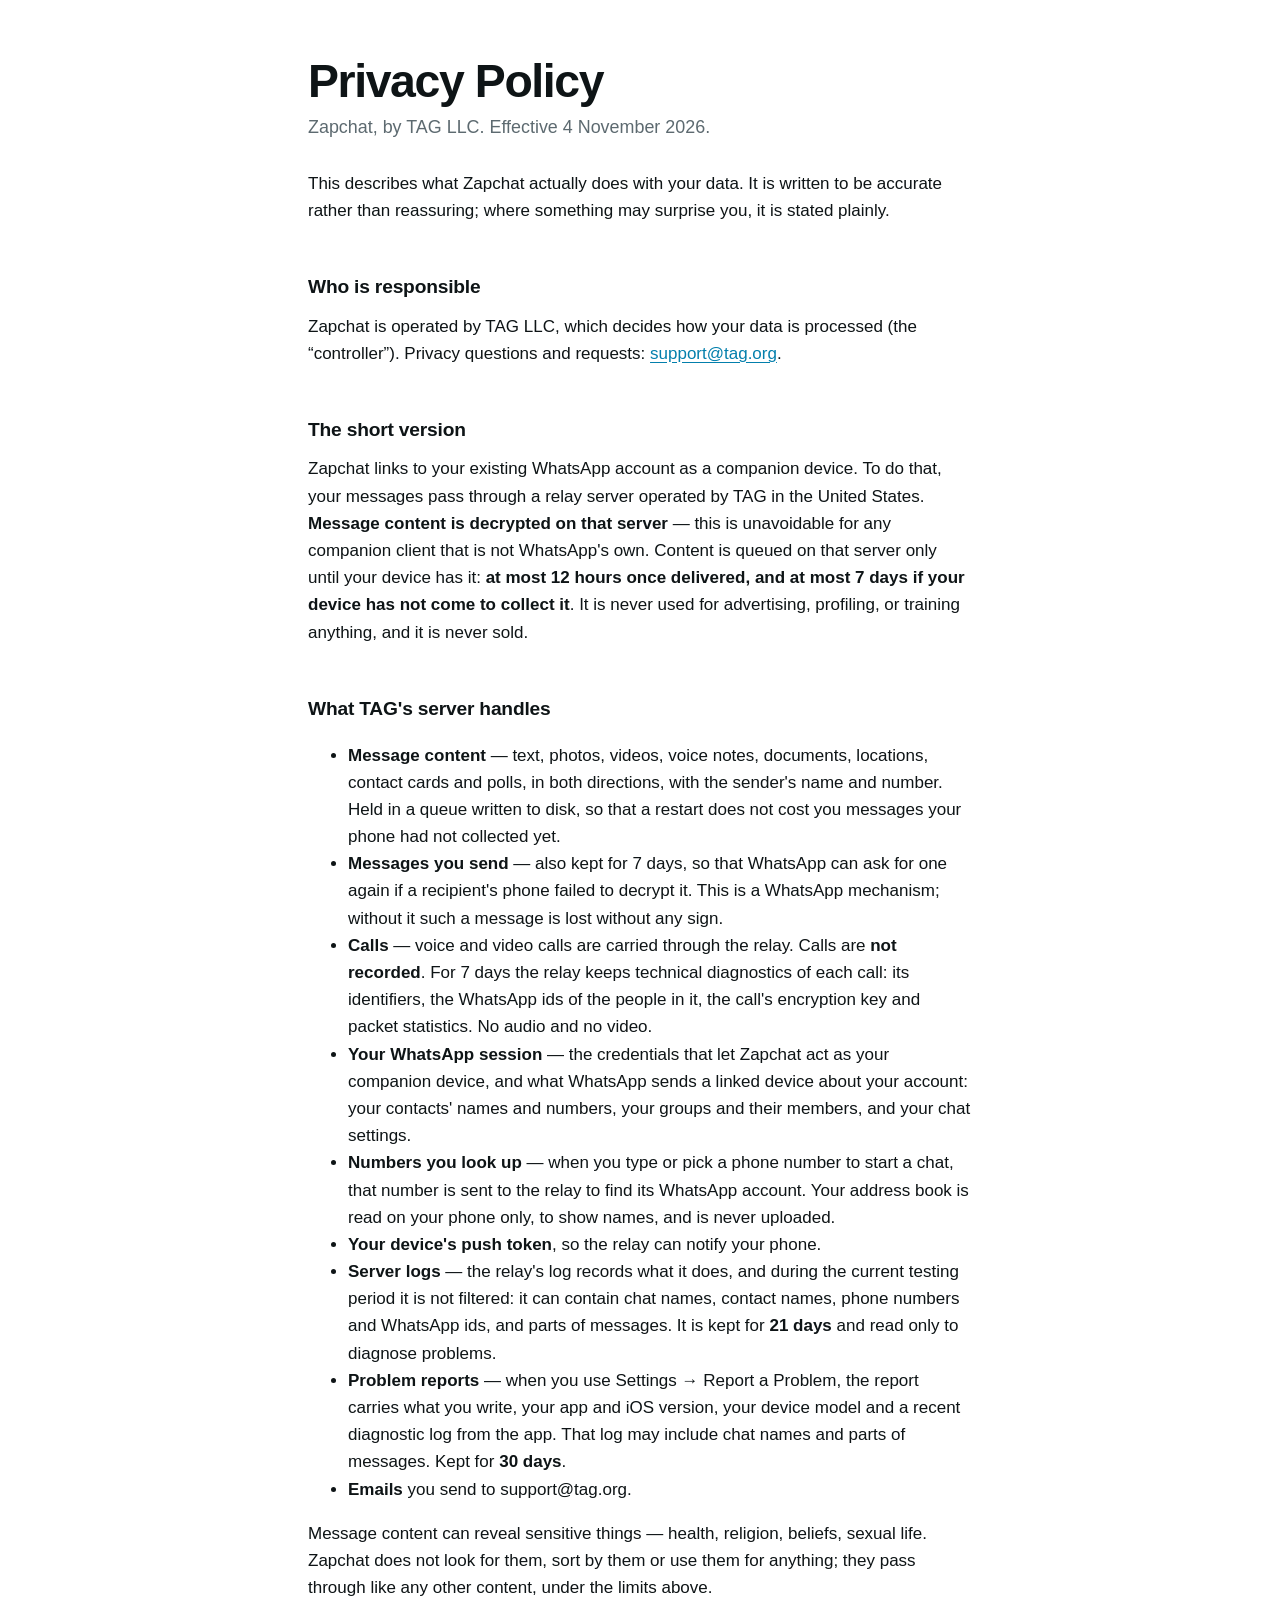
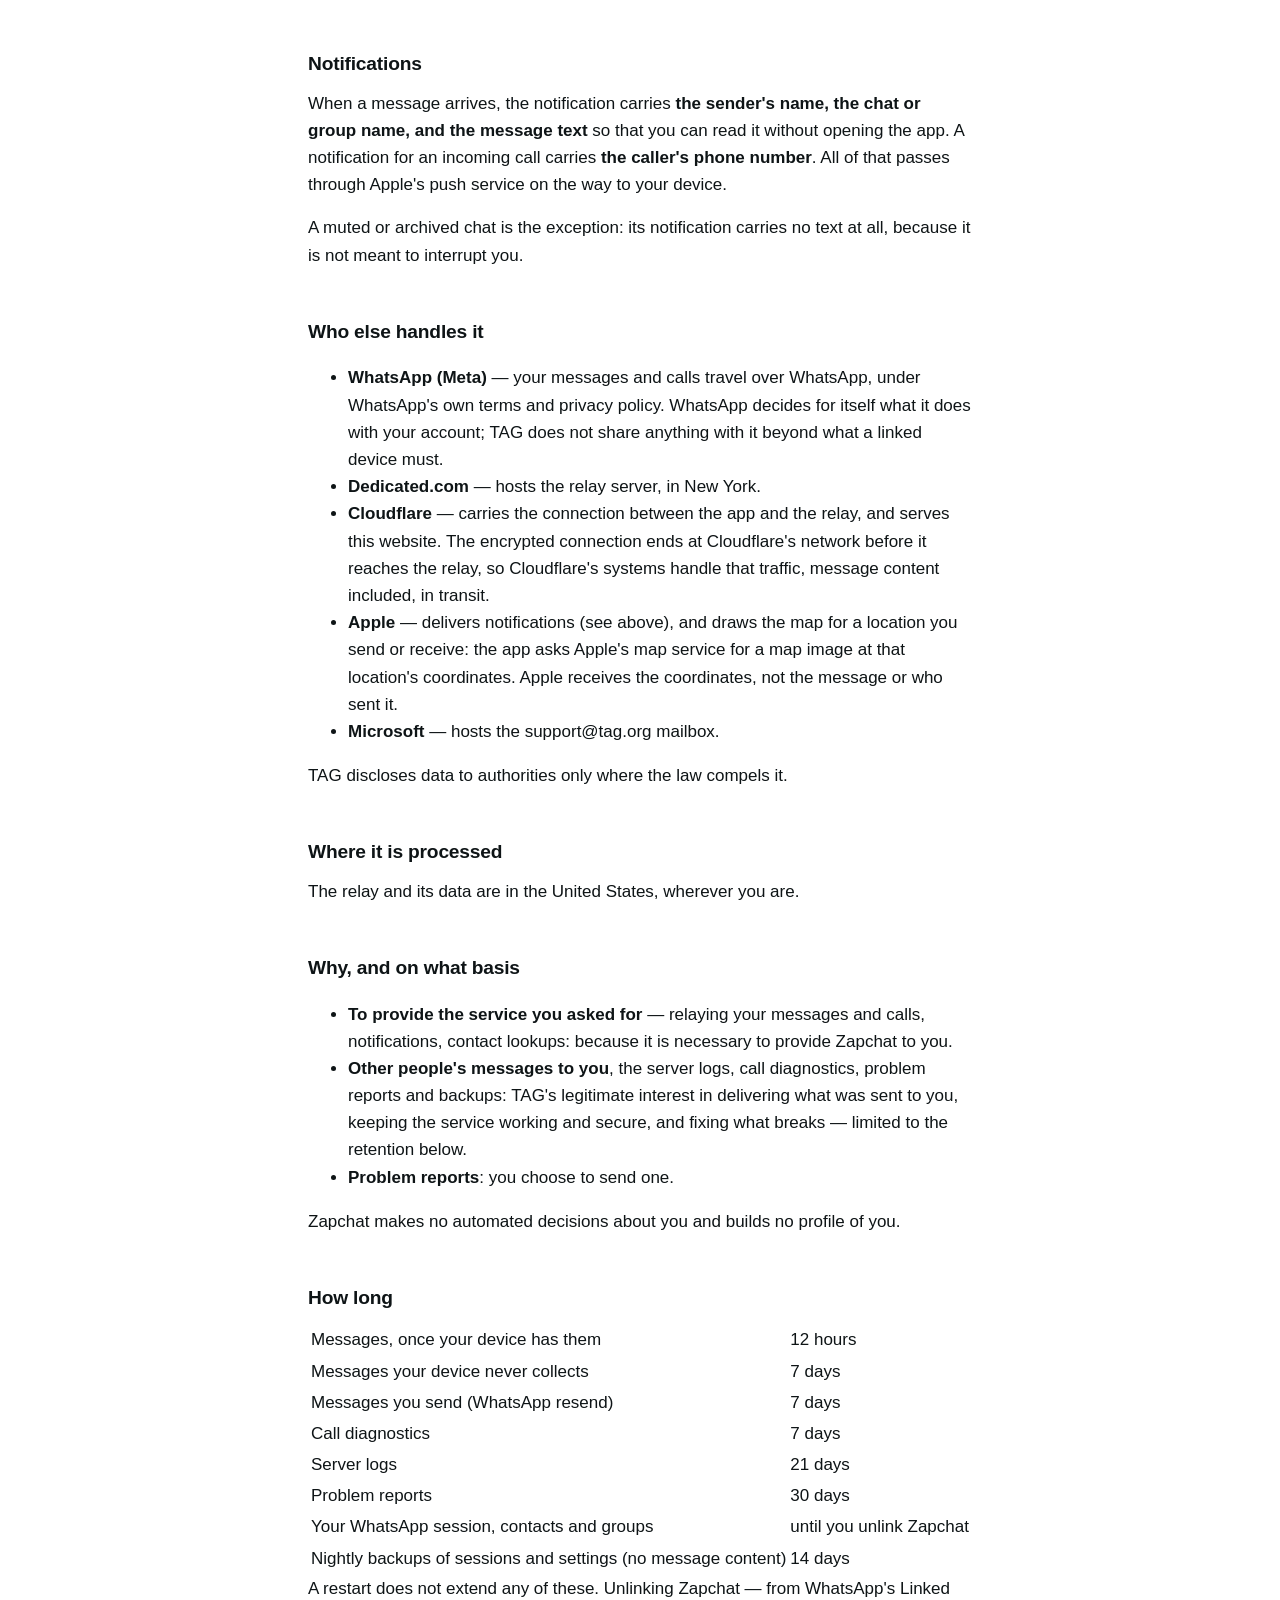
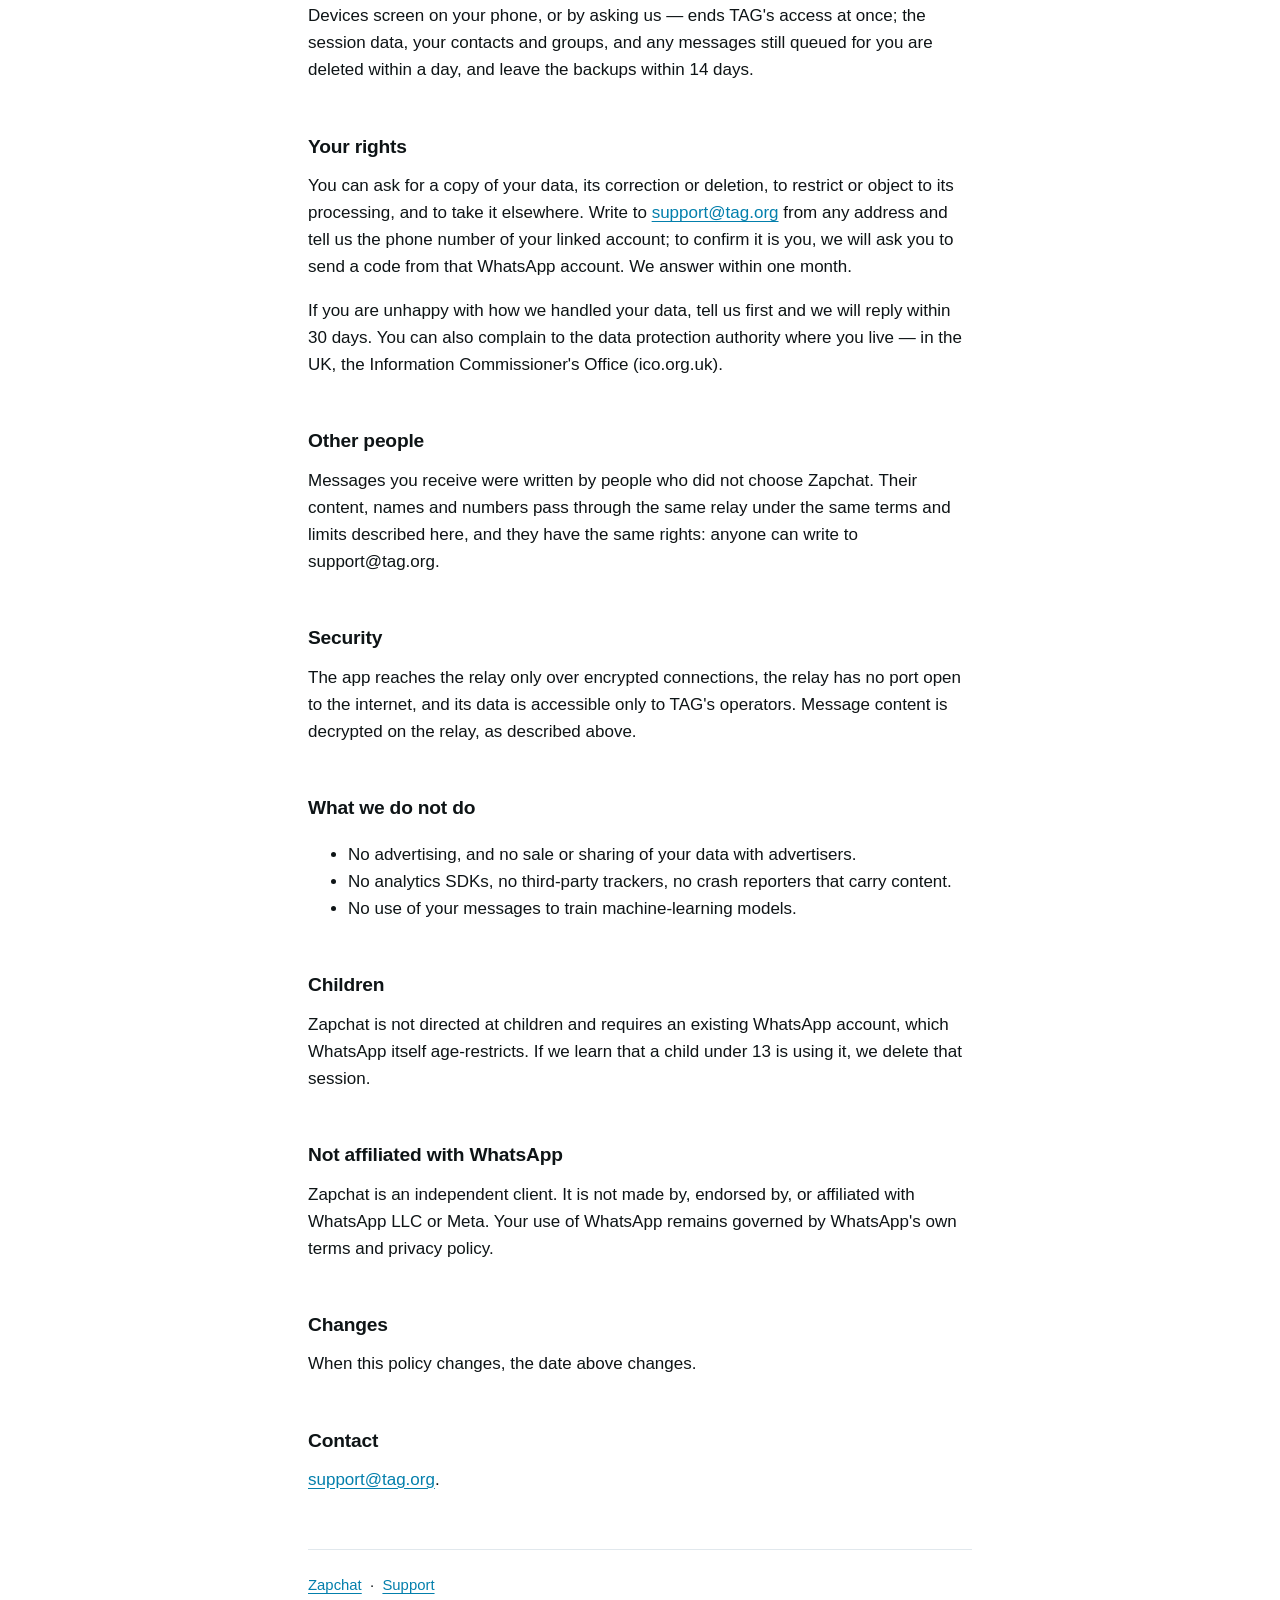
==== commit 7e1035de: "Say that Apple's map service draws shared locations The app asks Apple's map service for a map image" ====
--- a/privacy.html
+++ b/privacy.html
@@ -16,7 +16,7 @@
 </head><body>
 <div class="wrap">
 <h1>Privacy Policy</h1>
-<p class="sub">Zapchat, by TAG LLC. Effective 22 October 2026.</p>
+<p class="sub">Zapchat, by TAG LLC. Effective 4 November 2026.</p>
 
 <p>This describes what Zapchat actually does with your data. It is written to be
 accurate rather than reassuring; where something may surprise you, it is stated
@@ -92,7 +92,9 @@
 and serves this website. The encrypted connection ends at Cloudflare's network before it
 reaches the relay, so Cloudflare's systems handle that traffic, message content
 included, in transit.</li>
-<li><strong>Apple</strong> — delivers notifications (see above).</li>
+<li><strong>Apple</strong> — delivers notifications (see above), and draws the map for a
+location you send or receive: the app asks Apple's map service for a map image at that
+location's coordinates. Apple receives the coordinates, not the message or who sent it.</li>
 <li><strong>Microsoft</strong> — hosts the support@tag.org mailbox.</li>
 </ul>
 <p>TAG discloses data to authorities only where the law compels it.</p>
